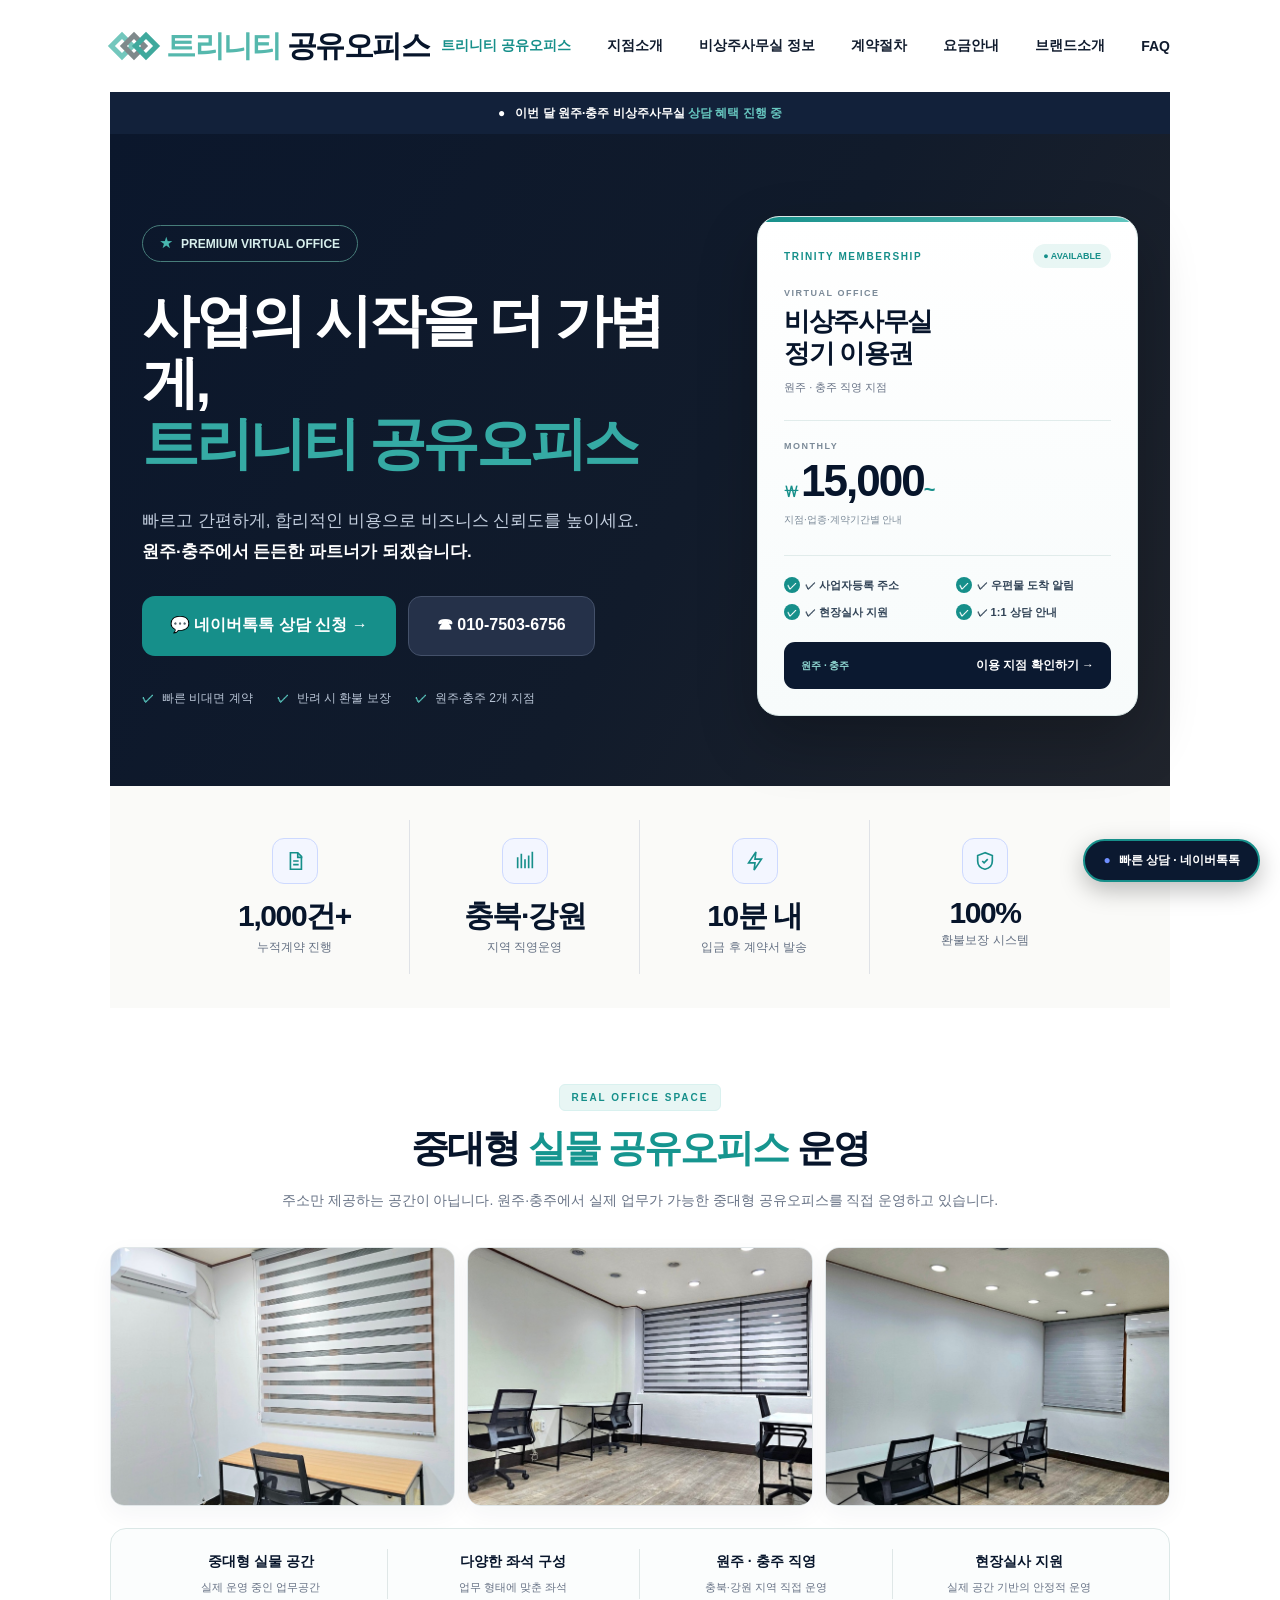
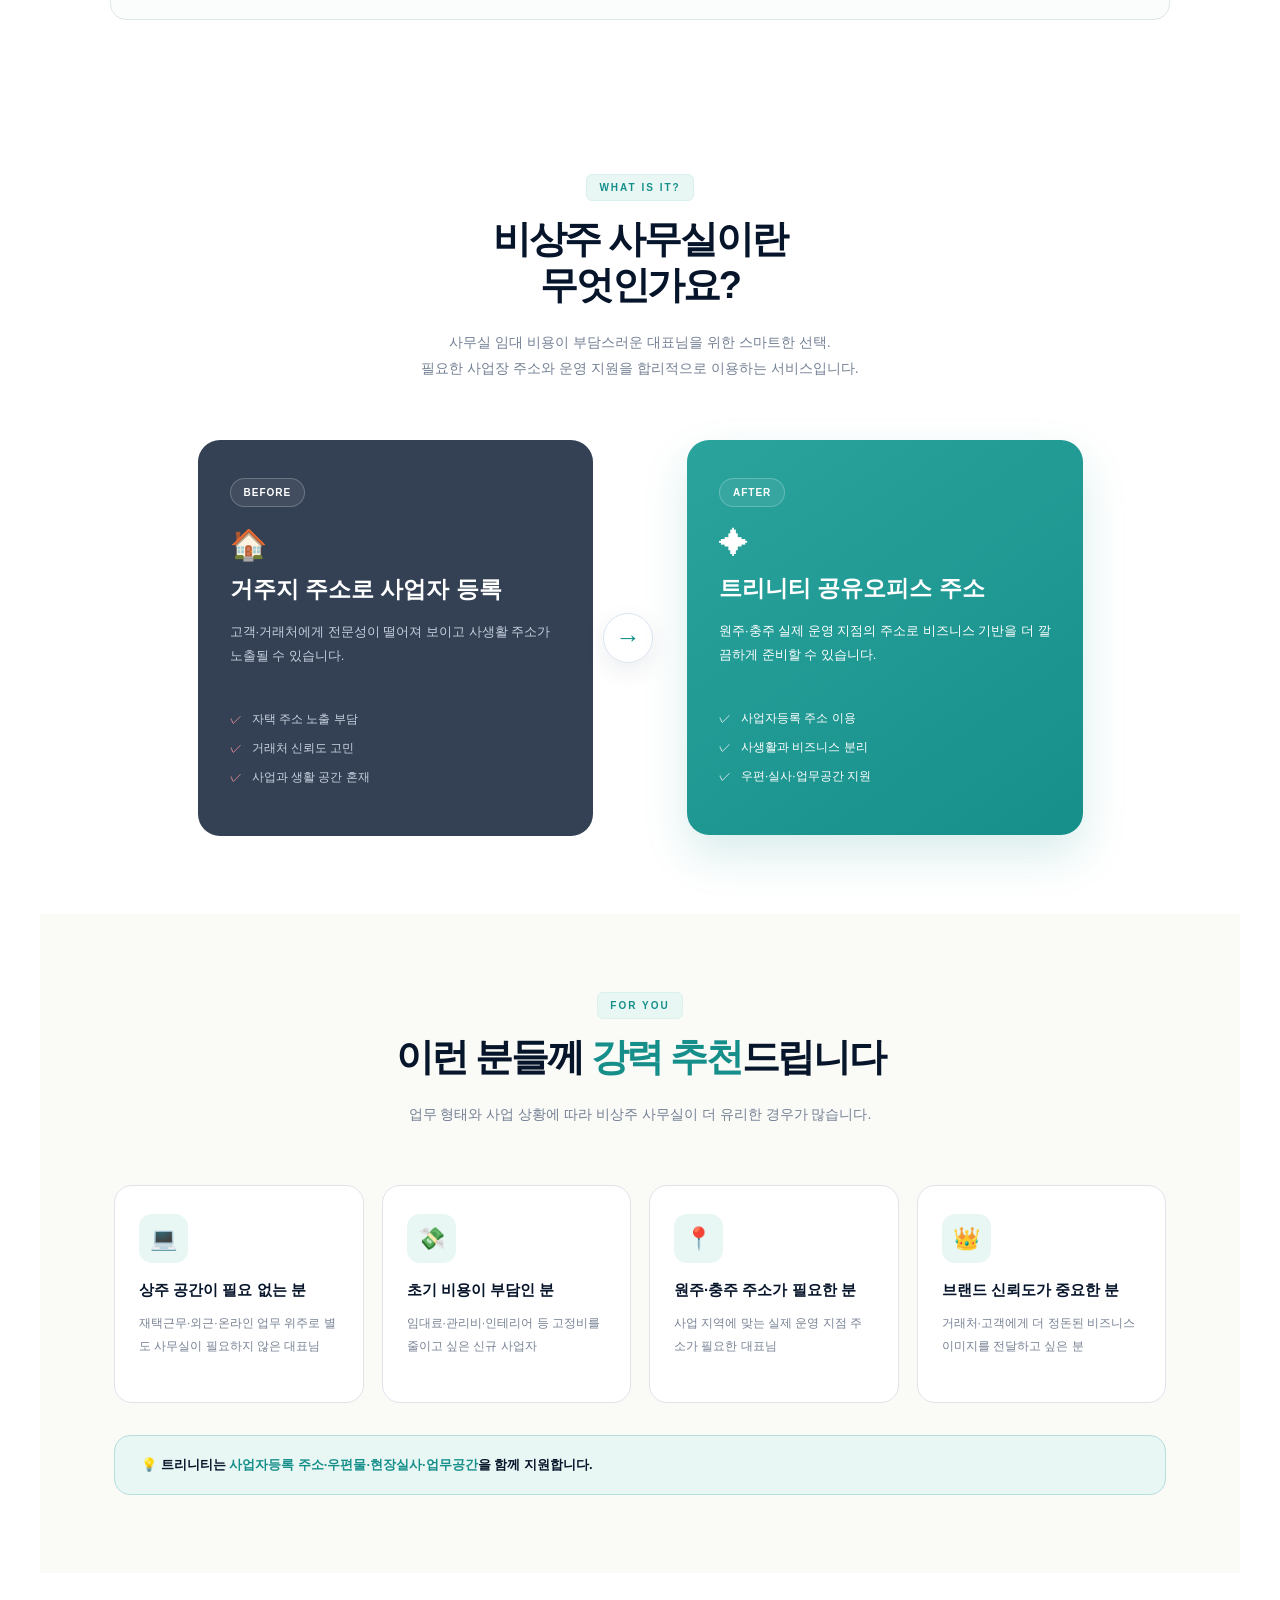
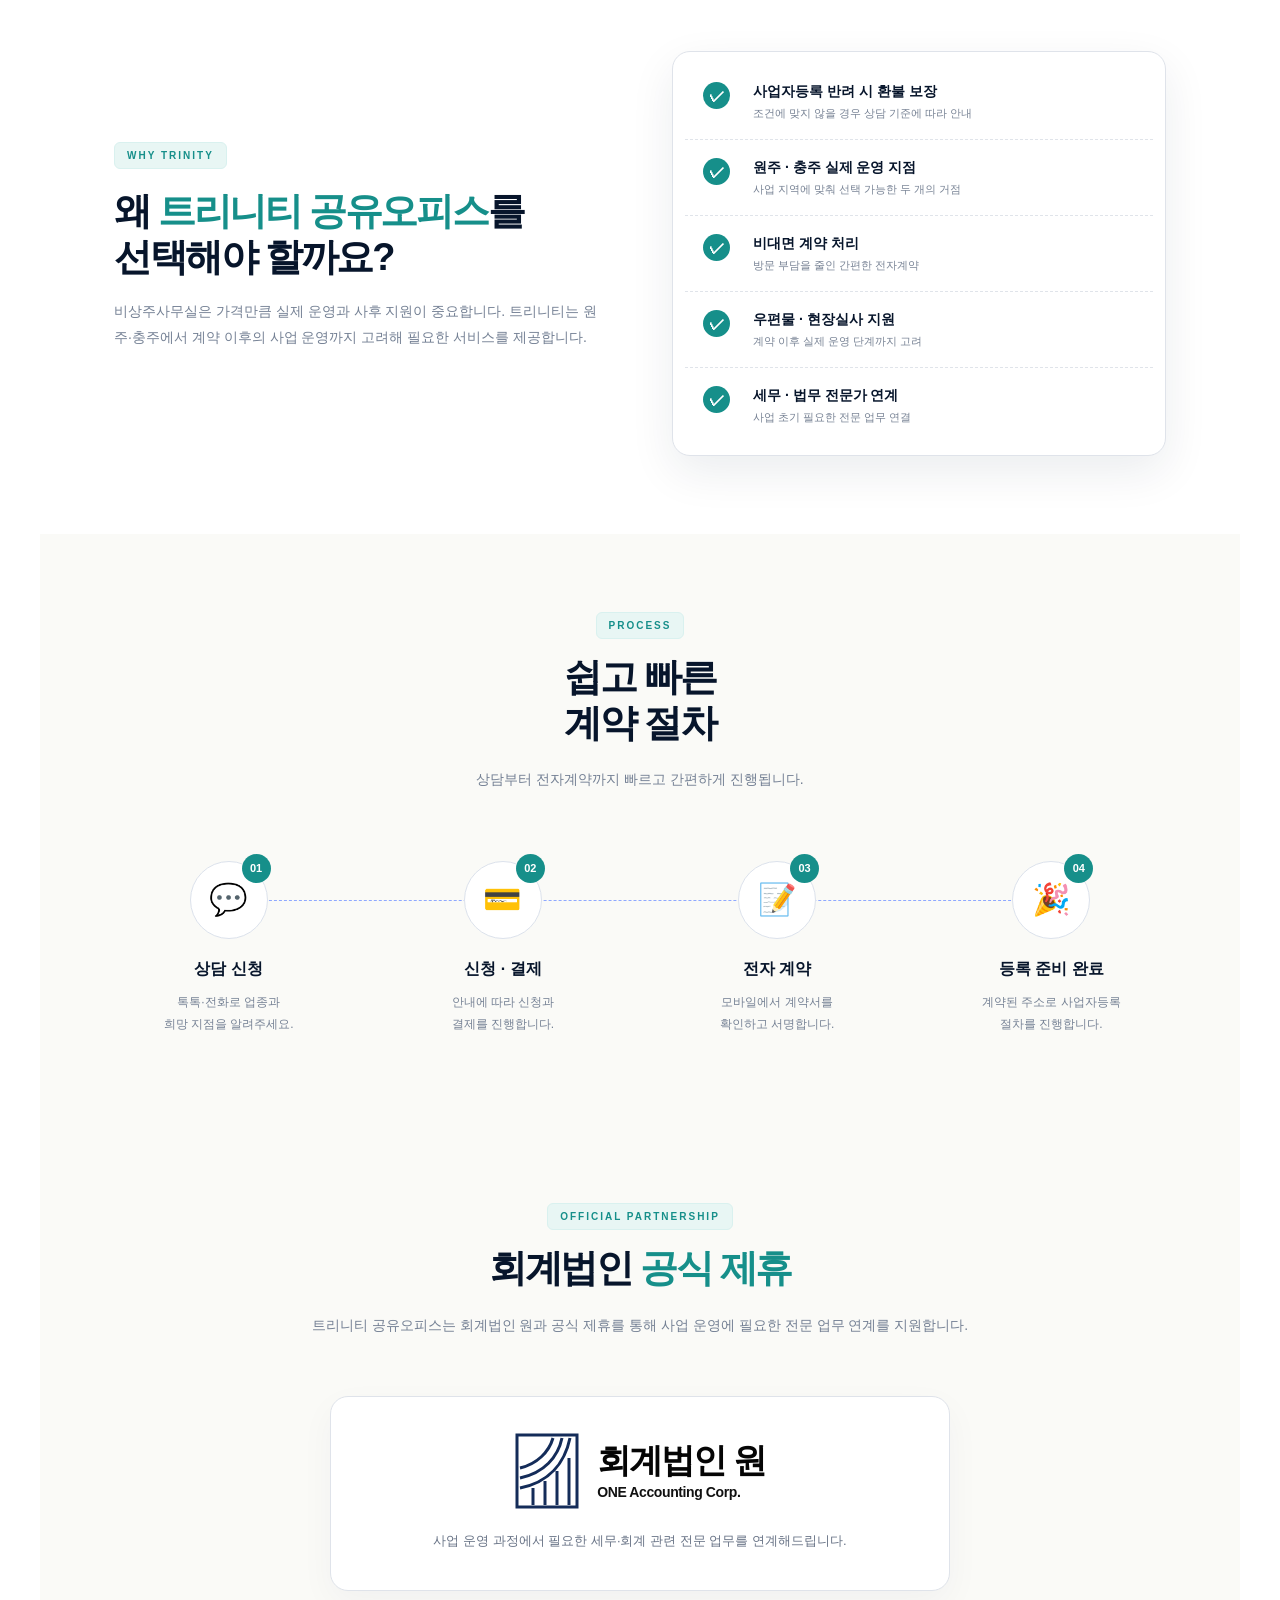
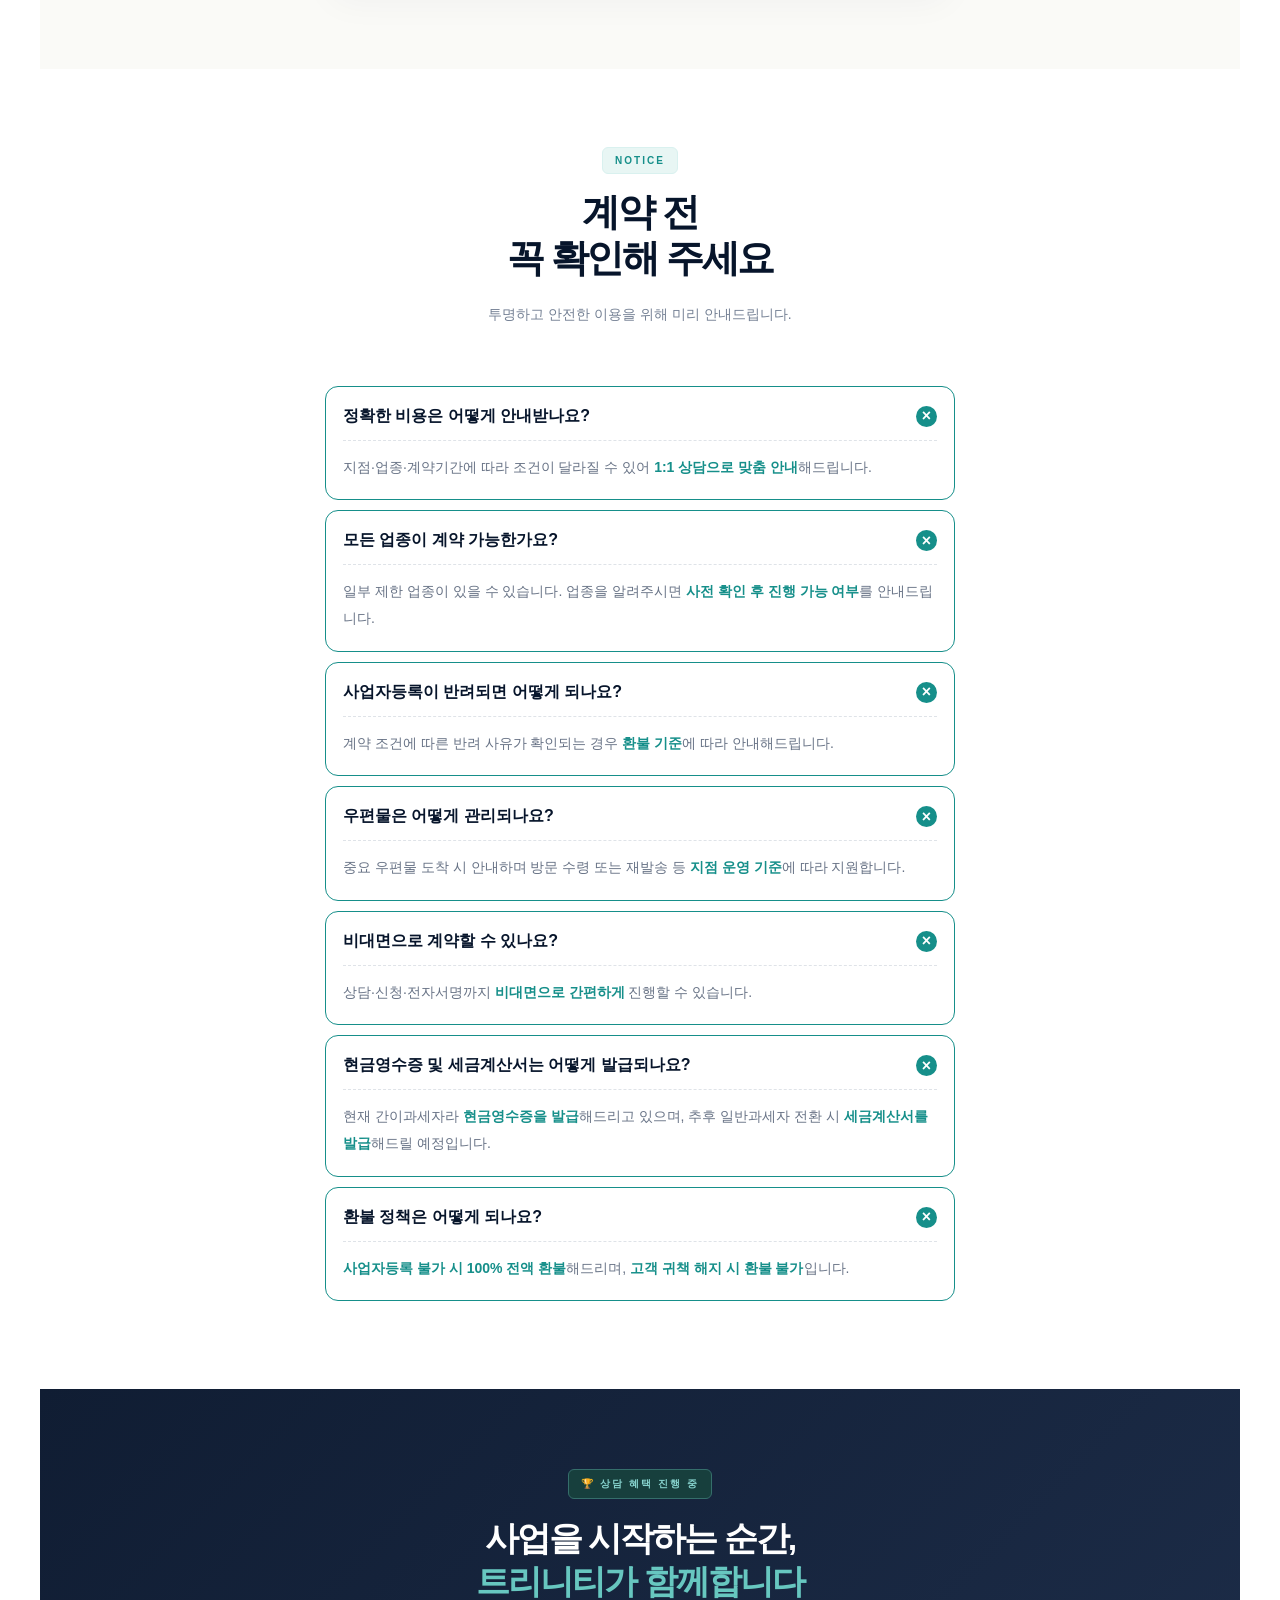
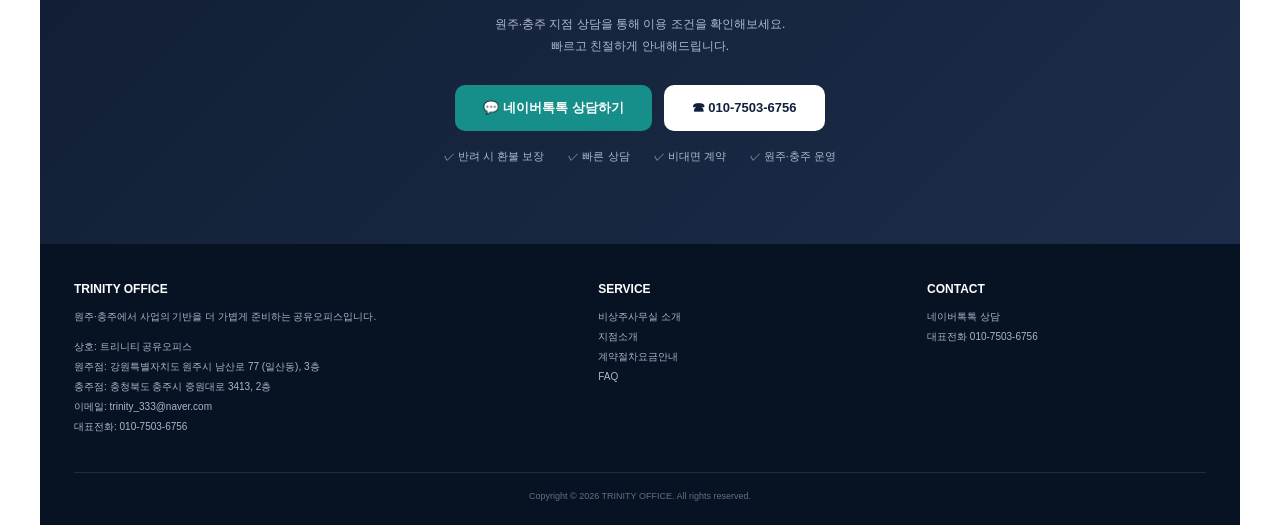
==== index.html @ 64aa63f6 "Add files via upload" ====
<!doctype html><html lang="ko"><head><meta charset="utf-8"><meta name="viewport" content="width=device-width,initial-scale=1">
<title>원주공유오피스 | 트리니티 원주점 · 충주점</title><meta name="description" content="원주·충주 비상주사무실, 사업자등록 주소, 우편물 알림, 현장실사 지원, 비대면 계약을 제공하는 트리니티 공유오피스."><meta name="robots" content="index,follow">
<link rel="icon" href="assets/trinity-blue-v2.ico" sizes="any"><style>
:root{--tn:#0b1930;--tn2:#132542;--blue:#168f8a;--blue2:#2aa9a3;--sky:#e9f7f5;--cream:#f8f8f5;--line:#e2e6ed;--text:#07152b;--muted:#687386}
*{box-sizing:border-box}html{scroll-behavior:smooth}body{margin:0;background:#fff;color:var(--text);font-family:Pretendard,"Noto Sans KR",Arial,sans-serif}.ref-page{max-width:1200px;margin:0 auto;background:#fff}.ref-wrap{width:calc(100% - 72px);max-width:1060px;margin:0 auto}.ref-header{height:92px;display:flex;align-items:center;justify-content:space-between}.ref-brand{font-size:24px;font-weight:900;letter-spacing:-1.2px;color:var(--text);text-decoration:none}.ref-brand i{font-style:normal;color:var(--blue)}.ref-nav{display:flex;gap:36px;align-items:center}.ref-nav a{font-size:14px;font-weight:750;color:#111c2e;text-decoration:none}.ref-nav a.active{color:var(--blue)}.page-title{font-size:30px;font-weight:900;margin:0 0 28px;letter-spacing:-1.5px}
.notice-bar{height:42px;background:#12213a;color:#fff;display:flex;align-items:center;justify-content:center;font-size:12px;font-weight:800}.notice-bar b{color:#67c7c0}.hero-ref{background:linear-gradient(120deg,#0b172c 0%,#111b2b 55%,#20242c 100%);min-height:625px;padding:82px 32px 70px;color:#fff;display:grid;grid-template-columns:1.25fr .85fr;gap:55px;align-items:center}.eyebrow{display:inline-flex;align-items:center;gap:9px;border:1px solid #477d7a;border-radius:999px;padding:9px 17px;font-size:12px;font-weight:850;color:#d8efed}.eyebrow:before{content:"★";color:#48b7b0}.hero-ref h1{font-size:57px;line-height:1.08;letter-spacing:-3.4px;margin:28px 0 30px}.hero-ref h1 span{color:#35aaa4}.hero-ref p{font-size:17px;line-height:1.85;color:#c4cfdf;margin:0 0 28px}.hero-ref p strong{color:#fff}.hero-actions{display:flex;gap:12px}.hero-btn{min-height:60px;padding:0 28px;border-radius:13px;display:inline-flex;align-items:center;justify-content:center;font-weight:850;text-decoration:none}.hero-btn.primary{background:var(--blue);color:#fff}.hero-btn.secondary{background:#253149;border:1px solid #44516a;color:#fff}.hero-points{display:flex;gap:24px;margin-top:34px;font-size:12px;color:#b9c5d6}.hero-points span:before{content:"✓";color:#55beb7;font-weight:900;margin-right:8px}.price-card{position:relative;background:linear-gradient(145deg,#35aaa4,#147f7b);color:#fff;border-radius:24px;padding:38px 36px 34px;transform:rotate(-2deg);box-shadow:0 28px 60px #0004}.price-badge{position:absolute;top:-17px;left:50%;transform:translateX(-50%);background:#0f716d;color:#fff;padding:9px 20px;border-radius:999px;font-size:12px;font-weight:900;white-space:nowrap}.price-card small{display:block;text-align:center;color:#d9f1ef;font-weight:800}.price-card h3{text-align:center;font-size:21px;margin:17px 0 6px}.price-card .price{text-align:center;font-size:51px;font-weight:950;margin:34px 0 5px;border-top:1px dashed #a8dcd8;padding-top:25px}.price-card .price em{font-style:normal;font-size:13px;margin-right:8px}.price-card .sub{text-align:center;font-size:12px;color:#d8efed}.price-note{background:#e8f6f4;color:#116f6b;border-radius:9px;padding:12px;text-align:center;font-size:11px;font-weight:800;margin:18px 0}.price-list{list-style:none;padding:0;margin:18px 0 25px}.price-list li{font-size:13px;margin:14px 0}.price-list li:before{content:"✓";display:inline-grid;place-items:center;width:19px;height:19px;border-radius:50%;background:#fff;color:var(--blue);margin-right:10px;font-weight:900}.price-cta{display:block;text-align:center;background:#0a1932;color:#fff;text-decoration:none;border-radius:12px;padding:17px;font-weight:900}
.stats{margin:0 auto;background:#fafaf8;display:grid;grid-template-columns:repeat(4,1fr);padding:34px 70px}.stat{text-align:center;padding:18px;border-right:1px solid #dfe2e7}.stat:last-child{border:0}.stat-icon{width:46px;height:46px;margin:0 auto 12px;border:1px solid #cdd9ff;background:#f3f6ff;border-radius:12px;display:grid;place-items:center;color:var(--blue)}.stat-icon svg{width:22px;height:22px;stroke:currentColor;fill:none;stroke-width:1.8}.stat strong{display:block;font-size:30px;letter-spacing:-1.4px}.stat span{font-size:12px;color:#647083}
.ref-section{padding:78px 74px}.ref-section.soft{background:#fafaf7}.center-head{text-align:center;margin-bottom:58px}.tag{display:inline-block;background:#e8f6f4;color:var(--blue);border:1px solid #d9f1ef;border-radius:6px;padding:7px 12px;font-size:10px;letter-spacing:2px;font-weight:900}.center-head h2,.left-head h2{font-size:38px;line-height:1.2;letter-spacing:-2.3px;margin:16px 0 17px}.center-head h2 span,.left-head h2 span{color:var(--blue)}.center-head h2:after{content:"";display:block;width:325px;max-width:70%;height:8px;margin:-5px auto 0;background:linear-gradient(90deg,#dbe5ff,#9fd7d2);border-radius:10px;position:relative;z-index:-1}.center-head p,.left-head p{font-size:14px;line-height:1.9;color:#748094}.compare{display:grid;grid-template-columns:1fr 74px 1fr;align-items:center;gap:10px;max-width:885px;margin:0 auto}.compare-card{min-height:395px;border-radius:22px;padding:38px 32px}.compare-card.before{background:#344154;color:#fff}.compare-card.after{background:linear-gradient(145deg,#2ba39d,#168f8a);color:#fff;box-shadow:0 20px 45px #168f8a2a}.chip{display:inline-block;border:1px solid #ffffff38;background:#ffffff12;border-radius:999px;padding:8px 13px;font-size:10px;font-weight:900;letter-spacing:1px}.compare-icon{font-size:30px;margin:20px 0 12px}.compare-card h3{font-size:23px;margin:0 0 15px}.compare-card p{font-size:13px;line-height:1.85;color:#c5cfdd}.compare-card.after p{color:#fff}.compare-card ul{list-style:none;padding:18px 0 0;margin:0}.compare-card li{font-size:12px;margin:12px 0;color:#c8d2df}.compare-card.after li{color:#fff}.compare-card li:before{content:"✓";margin-right:10px}.compare-card.before li:before{color:#ff9aa2}.compare-arrow{width:50px;height:50px;border-radius:50%;border:1px solid #dbe3f1;display:grid;place-items:center;font-size:25px;color:var(--blue);box-shadow:0 8px 25px #10204015}
.recommend-grid{display:grid;grid-template-columns:repeat(4,1fr);gap:18px}.rec{border:1px solid #dfe3ea;border-radius:18px;padding:28px 24px;min-height:218px;background:#fff}.rec-icon{width:49px;height:49px;border-radius:13px;background:#e8f6f4;display:grid;place-items:center;font-size:22px;margin-bottom:18px}.rec h3{font-size:15px;margin:0 0 12px}.rec p{font-size:12px;line-height:1.9;color:#778294}.tax-tip{margin-top:32px;border:1px solid #b6dfdc;background:#e8f6f4;border-radius:16px;padding:20px 26px;font-size:13px;font-weight:800}.tax-tip b{color:var(--blue)}
.why{display:grid;grid-template-columns:1fr 1fr;gap:64px;align-items:center}.left-head .tag{margin-bottom:4px}.left-head h2:after{display:none}.reason-box{border:1px solid #dfe3ea;border-radius:18px;background:#fff;box-shadow:0 16px 45px #0e234015;padding:12px}.reason{display:grid;grid-template-columns:38px 1fr;gap:12px;padding:18px;border-bottom:1px dashed #e0e4ea}.reason:last-child{border:0}.check{width:27px;height:27px;border-radius:50%;background:var(--blue);color:#fff;display:grid;place-items:center;font-weight:900}.reason b{font-size:14px}.reason span{display:block;font-size:11px;color:#778294;margin-top:5px}
.process{position:relative;display:grid;grid-template-columns:repeat(4,1fr);gap:45px;margin-top:68px}.process:before{content:"";position:absolute;left:10%;right:10%;top:39px;border-top:1px dashed #8ea8ff}.stepx{text-align:center;position:relative}.step-icon{width:78px;height:78px;margin:0 auto 20px;border-radius:50%;background:#fff;border:1px solid #dce2ec;display:grid;place-items:center;font-size:31px;position:relative}.step-no{position:absolute;right:-4px;top:-8px;width:29px;height:29px;border-radius:50%;background:var(--blue);color:#fff;font-size:11px;font-weight:900;display:grid;place-items:center}.stepx h3{font-size:16px;margin:0 0 9px}.stepx p{font-size:12px;color:#768295;line-height:1.8}
.faq-wrap{max-width:630px;margin:0 auto}.faq-item{border:1px solid var(--blue);border-radius:13px;padding:19px 17px;margin:10px 0}.faq-q{display:flex;justify-content:space-between;align-items:center;font-size:16px;font-weight:900}.faq-x{width:21px;height:21px;border-radius:50%;background:var(--blue);color:#fff;display:grid;place-items:center}.faq-a{font-size:14px;line-height:1.9;color:#687386;border-top:1px dashed #dfe3e8;margin-top:13px;padding-top:13px}.faq-a b{color:var(--blue)}
.cta-footer{background:linear-gradient(135deg,#101d33,#1d2d49);color:#fff;padding:80px 40px;text-align:center}.cta-footer .tag{background:#173f3d;border-color:#356e6b;color:#86d2cd}.cta-footer h2{font-size:34px;line-height:1.25;letter-spacing:-2px;margin:18px 0 12px}.cta-footer h2 span{color:#67c7c0}.cta-footer p{font-size:12px;line-height:1.8;color:#aebbd0}.cta-actions{display:flex;justify-content:center;gap:12px;margin:28px 0 18px}.cta-actions a{padding:14px 28px;border-radius:10px;text-decoration:none;font-size:13px;font-weight:900}.cta-actions .talk{background:var(--blue);color:#fff}.cta-actions .phone{background:#fff;color:#10213c}.trust{font-size:11px;color:#aab7cb}.trust span{margin:0 12px}.footer-ref{background:#071223;color:#c1ccdb;padding:35px 34px 24px;text-align:left}.footer-grid{display:grid;grid-template-columns:1.7fr 1fr 1fr;gap:50px}.footer-ref b{color:#fff;font-size:12px}.footer-ref p,.footer-ref a{font-size:10px;line-height:2;color:#a9b7ca;text-decoration:none}.copyright{text-align:center;border-top:1px solid #1e2b40;margin-top:25px;padding-top:18px;font-size:9px;color:#61708a}.float-ref{position:fixed;right:20px;bottom:18px;background:#0b1930;color:#fff;border:2px solid #168f8a;border-radius:999px;padding:11px 18px;text-decoration:none;font-size:12px;font-weight:900;box-shadow:0 8px 24px #0004;z-index:20}.float-ref:before{content:"●";color:#6f8fff;margin-right:8px}

.ref-brand-ko{display:flex;align-items:center;gap:7px;letter-spacing:-.7px;white-space:nowrap}.ref-brand-ko .brand-mark{display:flex;align-items:center;width:48px;height:25px;position:relative;margin-right:1px}.ref-brand-ko .brand-mark span{position:absolute;width:20px;height:20px;border:5px solid #55b8ad;transform:rotate(45deg);background:transparent}.ref-brand-ko .brand-mark span:nth-child(1){left:2px;border-color:#73c7bd}.ref-brand-ko .brand-mark span:nth-child(2){left:14px;border-color:#7f898b}.ref-brand-ko .brand-mark span:nth-child(3){left:26px;border-color:#3fa99d}.ref-brand-ko strong{font-size:22px;font-weight:950;color:#07152b}.ref-brand-ko small{font-size:12px;font-weight:850;color:#687386;margin-left:1px}

.real-office{padding:76px 32px;background:#fff}.real-office-inner{max-width:1060px;margin:0 auto}.real-office-head{text-align:center;margin-bottom:34px}.real-office-head h2{font-size:38px;letter-spacing:-2px;margin:12px 0 14px;color:#07152b}.real-office-head h2 span{color:#16958f}.real-office-head p{font-size:14px;line-height:1.8;color:#687386;margin:0}.office-gallery{display:grid;grid-template-columns:repeat(3,1fr);gap:12px}.office-gallery img{width:100%;aspect-ratio:4/3;object-fit:cover;border-radius:14px;display:block;border:1px solid #e1e7e9;box-shadow:0 8px 24px #0e23400c}.office-proof{margin-top:22px;border:1px solid #dce8e7;border-radius:16px;padding:20px 24px;display:grid;grid-template-columns:repeat(4,1fr);background:#fbfdfd}.office-proof div{padding:4px 18px;border-right:1px solid #dfe7e7;text-align:center}.office-proof div:last-child{border-right:0}.office-proof b{display:block;color:#07152b;font-size:14px;margin-bottom:6px}.office-proof span{font-size:11px;color:#687386}.accounting-lockup{display:flex;align-items:center;justify-content:center;gap:18px;margin:0 auto 20px}.accounting-symbol{width:64px;height:76px;flex:0 0 auto}.accounting-word{text-align:left;line-height:1}.accounting-word strong{display:block;font-size:34px;letter-spacing:-2px;color:#050505;font-weight:900}.accounting-word span{display:block;font-size:14px;color:#111;margin-top:8px;font-weight:700;letter-spacing:-.4px}
@media(max-width:800px){.real-office{padding:52px 18px}.real-office-head h2{font-size:30px}.office-gallery{grid-template-columns:1fr 1fr;gap:8px}.office-proof{grid-template-columns:1fr 1fr;padding:12px}.office-proof div{border-right:0;padding:12px 6px}.accounting-symbol{width:50px;height:60px}.accounting-word strong{font-size:27px}.accounting-word span{font-size:12px}.ref-page{width:100%}.ref-wrap{width:calc(100% - 32px)}.ref-header{height:68px}.ref-brand{font-size:18px}.ref-nav a{display:none}.ref-nav a:last-child{display:block}.page-title{font-size:24px;margin-bottom:18px}.hero-ref{grid-template-columns:1fr;padding:52px 22px;min-height:auto}.hero-ref h1{font-size:42px;letter-spacing:-2.4px}.price-card{transform:none}.hero-actions{display:grid}.hero-points{flex-wrap:wrap;gap:10px 18px}.stats{grid-template-columns:1fr 1fr;padding:20px}.stat:nth-child(2){border-right:0}.stat{border-bottom:1px solid #dfe2e7}.ref-section{padding:62px 20px}.center-head h2,.left-head h2{font-size:31px}.compare{grid-template-columns:1fr}.compare-arrow{margin:0 auto;transform:rotate(90deg)}.recommend-grid{grid-template-columns:1fr 1fr}.why{grid-template-columns:1fr;gap:30px}.process{grid-template-columns:1fr 1fr;gap:35px 15px}.process:before{display:none}.footer-grid{grid-template-columns:1fr}.float-ref{right:12px;bottom:12px}}

/* pricing section */
.pricing-section{padding:38px 0 54px}.pricing-shell{border:1px solid #dfe8e7;border-radius:20px;padding:30px;background:#fff;box-shadow:0 12px 34px #0f77700d}.pricing-kicker{font-size:11px;font-weight:900;letter-spacing:1.2px;color:#168f89}.pricing-head{display:flex;justify-content:space-between;gap:28px;align-items:end;margin:10px 0 24px}.pricing-head h2{margin:0;font-size:30px;letter-spacing:-1.8px;line-height:1.25}.pricing-head h2 span{color:#15948e}.pricing-head p{margin:0;color:#718080;font-size:12px}.pricing-grid{display:grid;grid-template-columns:1.25fr .75fr;gap:22px}.price-panel,.addon-panel{border:1px solid #dfe8e7;border-radius:16px;padding:22px;background:#fff}.branch-title{font-size:18px;font-weight:900;margin:0 0 10px}.branch-title small{font-size:11px;color:#168f89;background:#e9f7f5;border-radius:999px;padding:5px 8px;margin-left:7px}.rate-table{width:100%;border-collapse:collapse;margin-bottom:18px;font-size:13px}.rate-table th{background:#0f6f6b;color:#fff;padding:10px}.rate-table th:first-child{border-radius:8px 0 0 0}.rate-table th:last-child{border-radius:0 8px 0 0}.rate-table td{text-align:center;padding:10px;border-bottom:1px solid #e9eeee}.rate-table tbody tr:nth-child(even){background:#f4f9f8}.rate-table td:first-child{text-align:left;font-weight:800}.rate-table strong{font-size:15px}.discount{display:inline-block;margin-left:5px;padding:3px 6px;border-radius:5px;background:#d9f2ef;color:#087b75;font-size:10px;font-weight:900}.addon-panel h3{margin:0 0 15px;font-size:18px}.addon-top{display:grid;grid-template-columns:1fr 1fr;gap:10px;margin-bottom:14px}.addon-card{border:1px solid #dfe8e7;border-radius:12px;padding:15px}.addon-card.accent{background:#eff9f8}.addon-card span{display:block;font-size:11px;color:#748180}.addon-card strong{display:block;margin-top:7px;font-size:18px}.addon-card.accent strong{color:#168f89}.permit{border:1px solid #dfe8e7;border-radius:12px;overflow:hidden}.permit-head{padding:12px 14px;background:#f4f8f8;font-size:12px;font-weight:900}.permit-grid{display:grid;grid-template-columns:1fr 1fr}.permit-grid div{display:flex;justify-content:space-between;padding:11px 13px;border-top:1px solid #edf1f1;font-size:11px}.permit-grid b{color:#168f89}.pricing-note{font-size:10px;color:#879292;margin-top:9px}.pricing-cta{display:block;margin-top:15px;padding:14px;border-radius:10px;text-align:center;background:#168f89;color:#fff;text-decoration:none;font-weight:900}
@media(max-width:800px){.pricing-section{padding:24px 0 36px}.pricing-shell{padding:18px}.pricing-head{display:block}.pricing-head p{margin-top:10px}.pricing-grid{grid-template-columns:1fr}.pricing-head h2{font-size:25px}.rate-table{font-size:11px}.rate-table strong{font-size:13px}.addon-top,.permit-grid{grid-template-columns:1fr}}

/* requested fixes only: mobile Korean wrapping + hamburger menu */
.mobile-menu-btn{display:none;background:transparent;border:0;padding:8px;cursor:pointer;color:#07152b}
.mobile-menu-btn span{display:block;width:24px;height:3px;background:currentColor;margin:4px 0;border-radius:2px}
.mobile-menu-panel{display:none}
@media(max-width:800px){
  body,.hero-ref h1,.hero-ref p,.notice-bar,.hero-btn,.hero-points,.ref-section,.footer-ref{word-break:keep-all;overflow-wrap:normal}
  .ref-nav>a{display:none!important}
  .mobile-menu-btn{display:block}
  .mobile-menu-panel.open{display:block;position:absolute;top:68px;left:16px;right:16px;background:#fff;border:1px solid #e2e6ed;border-radius:12px;box-shadow:0 14px 36px #07152b26;padding:8px;z-index:100}
  .mobile-menu-panel a{display:block;padding:13px 14px;color:#07152b;text-decoration:none;font-size:14px;font-weight:800;border-bottom:1px solid #eef1f4}
  .mobile-menu-panel a:last-child{border-bottom:0}
  .ref-header{position:relative}
}

/* refined pricing panel - replaces previous card design */
.price-console{position:relative;transform:none!important;background:linear-gradient(180deg,#ffffff 0%,#f7fbfb 100%)!important;color:#07152b!important;border:1px solid #d9e8e6;border-radius:22px!important;padding:0!important;overflow:hidden;box-shadow:0 24px 60px rgba(0,0,0,.24)!important}
.price-console:before{content:"";display:block;height:5px;background:linear-gradient(90deg,#168f8a,#62c6bf)}
.console-top{padding:22px 26px 12px;display:flex;align-items:center;justify-content:space-between}.console-label{font-size:10px;font-weight:900;letter-spacing:1.6px;color:#168f8a}.console-status{font-size:9px;font-weight:900;color:#168f8a;background:#e8f6f4;border-radius:999px;padding:7px 10px}
.console-main{padding:8px 26px 22px}.console-copy small{display:block!important;text-align:left!important;color:#7b8a98!important;font-size:9px;letter-spacing:1.5px}.console-copy h3{text-align:left!important;font-size:26px!important;line-height:1.22;margin:8px 0 8px!important;letter-spacing:-1.4px}.console-copy p{font-size:11px;color:#687386;margin:0}.console-price{margin-top:22px;padding:20px 0 4px;border-top:1px solid #e1eceb}.console-price>span{display:block;font-size:9px;font-weight:900;letter-spacing:1.5px;color:#7b8a98}.console-price strong{display:block;font-size:44px;line-height:1;margin:8px 0 8px;letter-spacing:-2px;white-space:nowrap;color:#07152b}.console-price strong em{font-style:normal;font-size:15px;margin-right:5px;color:#168f8a}.console-price strong small{display:inline!important;color:#168f8a!important;font-size:20px!important}.console-price p{font-size:10px;color:#7b8a98;margin:0}.console-divider{height:1px;background:#e1eceb;margin:0 26px}.console-grid{display:grid;grid-template-columns:1fr 1fr;gap:12px 16px;padding:22px 26px;color:#314356;font-size:11px;font-weight:800}.console-grid span{position:relative;padding-left:21px;word-break:keep-all}.console-grid span:before{content:"✓";position:absolute;left:0;top:-1px;width:16px;height:16px;border-radius:50%;display:grid;place-items:center;background:#168f8a;color:#fff;font-size:10px}.console-cta{margin:0 26px 26px!important;padding:15px 17px!important;border-radius:11px!important;display:flex!important;align-items:center;justify-content:space-between;text-align:left!important;background:#0b1930!important}.console-cta span{font-size:10px;color:#8fd6d1}.console-cta b{font-size:12px;color:#fff}
@media(max-width:800px){.price-console{margin-top:10px}.console-top{padding:20px 22px 10px}.console-main{padding:8px 22px 20px}.console-copy h3{font-size:23px!important}.console-price strong{font-size:38px}.console-divider{margin:0 22px}.console-grid{padding:20px 22px;grid-template-columns:1fr;gap:12px}.console-cta{margin:0 22px 22px!important}.hero-ref h1,.hero-ref p,.notice-bar,.console-copy h3,.console-copy p,.console-grid span,.console-cta{word-break:keep-all;overflow-wrap:break-word}}
</style></head><body><div class="ref-page">
<div class="ref-wrap"><header class="ref-header"><a class="ref-brand ref-brand-ko" href="index.html"><span class="brand-mark"><span></span><span></span><span></span></span><strong style="font-size:30px;letter-spacing:-1.5px"><span style="color:#55b8ad">트리니티</span> <span style="color:#07152b">공유오피스</span></strong></a><nav class="ref-nav"><a class="active" href="index.html">트리니티 공유오피스</a><a href="branches.html">지점소개</a><a href="virtual-office.html">비상주사무실 정보</a><a href="contract.html">계약절차</a><a href="pricing.html">요금안내</a><a href="about.html">브랜드소개</a><a href="faq.html">FAQ</a><button class="mobile-menu-btn" type="button" aria-label="메뉴 열기" aria-expanded="false"><span></span><span></span><span></span></button></nav><div class="mobile-menu-panel" id="mobileMenu"><a href="branches.html">지점소개</a><a href="virtual-office.html">비상주사무실이란?</a><a href="about.html">트리니티 소개</a><a href="contract.html">계약절차</a><a href="pricing.html">요금안내</a><a href="faq.html">FAQ</a><a target="_blank" href="https://talk.naver.com/profile/wohkm1o">상담 문의</a></div></header></div>

<div class="ref-wrap"><div class="notice-bar">●&nbsp;&nbsp; 이번 달 원주·충주 비상주사무실 <b>&nbsp;상담 혜택 진행 중</b></div>
<section class="hero-ref"><div><span class="eyebrow">PREMIUM VIRTUAL OFFICE</span><h1>사업의 시작을 더 가볍게,<br><span>트리니티 공유오피스</span></h1><p>빠르고 간편하게, 합리적인 비용으로 비즈니스 신뢰도를 높이세요.<br><strong>원주·충주에서 든든한 파트너가 되겠습니다.</strong></p><div class="hero-actions"><a class="hero-btn primary" target="_blank" href="https://talk.naver.com/profile/wohkm1o">💬 네이버톡톡 상담 신청 →</a><a class="hero-btn secondary" href="tel:01075036756">☎ 010-7503-6756</a></div><div class="hero-points"><span>빠른 비대면 계약</span><span>반려 시 환불 보장</span><span>원주·충주 2개 지점</span></div></div>
<div class="price-card price-console"><div class="console-top"><span class="console-label">TRINITY MEMBERSHIP</span><span class="console-status">● AVAILABLE</span></div><div class="console-main"><div class="console-copy"><small>VIRTUAL OFFICE</small><h3>비상주사무실<br>정기 이용권</h3><p>원주 · 충주 직영 지점</p></div><div class="console-price"><span>MONTHLY</span><strong><em>₩</em>15,000<small>~</small></strong><p>지점·업종·계약기간별 안내</p></div></div><div class="console-divider"></div><div class="console-grid"><span>✓ 사업자등록 주소</span><span>✓ 우편물 도착 알림</span><span>✓ 현장실사 지원</span><span>✓ 1:1 상담 안내</span></div><a class="price-cta console-cta" href="branches.html"><span>원주 · 충주</span><b>이용 지점 확인하기 →</b></a></div></section>
<div class="stats"><div class="stat"><div class="stat-icon"><svg viewBox="0 0 24 24"><path d="M7 3h8l4 4v14H7z"/><path d="M15 3v5h5M10 12h6M10 16h6"/></svg></div><strong>1,000건+</strong><span>누적계약 진행</span></div><div class="stat"><div class="stat-icon"><svg viewBox="0 0 24 24"><path d="M4 20V8m4 12V4m4 16V10m4 10V6m4 14V2"/></svg></div><strong>충북·강원</strong><span>지역 직영운영</span></div><div class="stat"><div class="stat-icon"><svg viewBox="0 0 24 24"><path d="m13 2-8 12h7l-1 8 8-12h-7z"/></svg></div><strong>10분 내</strong><span>입금 후 계약서 발송</span></div><div class="stat"><div class="stat-icon"><svg viewBox="0 0 24 24"><path d="M12 3 4 6v6c0 5 3.5 8 8 9 4.5-1 8-4 8-9V6z"/><path d="m9 12 2 2 4-4"/></svg></div><strong>100%</strong><span>환불보장 시스템</span></div></div></div>
<section class="real-office"><div class="real-office-inner"><div class="real-office-head"><span class="tag">REAL OFFICE SPACE</span><h2>중대형 <span>실물 공유오피스</span> 운영</h2><p>주소만 제공하는 공간이 아닙니다. 원주·충주에서 실제 업무가 가능한 중대형 공유오피스를 직접 운영하고 있습니다.</p></div><div class="office-gallery"><img src="assets/images/office-1.jpg" alt="트리니티 공유오피스 실내 1"><img src="assets/images/office-2.jpg" alt="트리니티 공유오피스 실내 2"><img src="assets/images/office-3.jpg" alt="트리니티 공유오피스 실내 3"></div><div class="office-proof"><div><b>중대형 실물 공간</b><span>실제 운영 중인 업무공간</span></div><div><b>다양한 좌석 구성</b><span>업무 형태에 맞춘 좌석</span></div><div><b>원주 · 충주 직영</b><span>충북·강원 지역 직접 운영</span></div><div><b>현장실사 지원</b><span>실제 공간 기반의 안정적 운영</span></div></div></div></section>
<section class="ref-section"><div class="center-head"><span class="tag">WHAT IS IT?</span><h2>비상주 사무실이란<br>무엇인가요?</h2><p>사무실 임대 비용이 부담스러운 대표님을 위한 스마트한 선택.<br>필요한 사업장 주소와 운영 지원을 합리적으로 이용하는 서비스입니다.</p></div><div class="compare"><div class="compare-card before"><span class="chip">BEFORE</span><div class="compare-icon">🏠</div><h3>거주지 주소로 사업자 등록</h3><p>고객·거래처에게 전문성이 떨어져 보이고 사생활 주소가 노출될 수 있습니다.</p><ul><li>자택 주소 노출 부담</li><li>거래처 신뢰도 고민</li><li>사업과 생활 공간 혼재</li></ul></div><div class="compare-arrow">→</div><div class="compare-card after"><span class="chip">AFTER</span><div class="compare-icon">✦</div><h3>트리니티 공유오피스 주소</h3><p>원주·충주 실제 운영 지점의 주소로 비즈니스 기반을 더 깔끔하게 준비할 수 있습니다.</p><ul><li>사업자등록 주소 이용</li><li>사생활과 비즈니스 분리</li><li>우편·실사·업무공간 지원</li></ul></div></div></section>
<section class="ref-section soft"><div class="center-head"><span class="tag">FOR YOU</span><h2>이런 분들께 <span>강력 추천</span>드립니다</h2><p>업무 형태와 사업 상황에 따라 비상주 사무실이 더 유리한 경우가 많습니다.</p></div><div class="recommend-grid"><div class="rec"><div class="rec-icon">💻</div><h3>상주 공간이 필요 없는 분</h3><p>재택근무·외근·온라인 업무 위주로 별도 사무실이 필요하지 않은 대표님</p></div><div class="rec"><div class="rec-icon">💸</div><h3>초기 비용이 부담인 분</h3><p>임대료·관리비·인테리어 등 고정비를 줄이고 싶은 신규 사업자</p></div><div class="rec"><div class="rec-icon">📍</div><h3>원주·충주 주소가 필요한 분</h3><p>사업 지역에 맞는 실제 운영 지점 주소가 필요한 대표님</p></div><div class="rec"><div class="rec-icon">👑</div><h3>브랜드 신뢰도가 중요한 분</h3><p>거래처·고객에게 더 정돈된 비즈니스 이미지를 전달하고 싶은 분</p></div></div><div class="tax-tip">💡 트리니티는 <b>사업자등록 주소·우편물·현장실사·업무공간</b>을 함께 지원합니다.</div></section>
<section class="ref-section"><div class="why"><div class="left-head"><span class="tag">WHY TRINITY</span><h2>왜 <span>트리니티 공유오피스</span>를<br>선택해야 할까요?</h2><p>비상주사무실은 가격만큼 실제 운영과 사후 지원이 중요합니다. 트리니티는 원주·충주에서 계약 이후의 사업 운영까지 고려해 필요한 서비스를 제공합니다.</p></div><div class="reason-box"><div class="reason"><div class="check">✓</div><div><b>사업자등록 반려 시 환불 보장</b><span>조건에 맞지 않을 경우 상담 기준에 따라 안내</span></div></div><div class="reason"><div class="check">✓</div><div><b>원주 · 충주 실제 운영 지점</b><span>사업 지역에 맞춰 선택 가능한 두 개의 거점</span></div></div><div class="reason"><div class="check">✓</div><div><b>비대면 계약 처리</b><span>방문 부담을 줄인 간편한 전자계약</span></div></div><div class="reason"><div class="check">✓</div><div><b>우편물 · 현장실사 지원</b><span>계약 이후 실제 운영 단계까지 고려</span></div></div><div class="reason"><div class="check">✓</div><div><b>세무 · 법무 전문가 연계</b><span>사업 초기 필요한 전문 업무 연결</span></div></div></div></div></section>
<section class="ref-section soft"><div class="center-head"><span class="tag">PROCESS</span><h2>쉽고 빠른<br>계약 절차</h2><p>상담부터 전자계약까지 빠르고 간편하게 진행됩니다.</p></div><div class="process"><div class="stepx"><div class="step-icon">💬<span class="step-no">01</span></div><h3>상담 신청</h3><p>톡톡·전화로 업종과<br>희망 지점을 알려주세요.</p></div><div class="stepx"><div class="step-icon">💳<span class="step-no">02</span></div><h3>신청 · 결제</h3><p>안내에 따라 신청과<br>결제를 진행합니다.</p></div><div class="stepx"><div class="step-icon">📝<span class="step-no">03</span></div><h3>전자 계약</h3><p>모바일에서 계약서를<br>확인하고 서명합니다.</p></div><div class="stepx"><div class="step-icon">🎉<span class="step-no">04</span></div><h3>등록 준비 완료</h3><p>계약된 주소로 사업자등록<br>절차를 진행합니다.</p></div></div></section>
<section class="ref-section soft"><div class="center-head"><span class="tag">OFFICIAL PARTNERSHIP</span><h2>회계법인 <span>공식 제휴</span></h2><p>트리니티 공유오피스는 회계법인 원과 공식 제휴를 통해 사업 운영에 필요한 전문 업무 연계를 지원합니다.</p></div><div style="max-width:620px;margin:0 auto"><div style="border:1px solid #dfe3ea;border-radius:18px;padding:36px 42px;background:#fff;text-align:center;box-shadow:0 12px 35px #0e23400a"><div class="accounting-lockup"><svg class="accounting-symbol" viewBox="0 0 64 76" aria-hidden="true"><rect x="2" y="2" width="60" height="72" fill="none" stroke="#142c59" stroke-width="3"/><path d="M5 35 C22 31 34 19 38 5 M5 45 C29 40 43 24 47 5 M5 55 C35 49 50 29 55 5 M18 72 V55 M30 72 V48 M42 72 V38 M54 72 V25" fill="none" stroke="#142c59" stroke-width="3"/></svg><div class="accounting-word"><strong>회계법인 원</strong><span>ONE Accounting Corp.</span></div></div><p style="font-size:13px;line-height:1.9;color:#687386;margin:0">사업 운영 과정에서 필요한 세무·회계 관련 전문 업무를 연계해드립니다.</p></div></div></section><section class="ref-section"><div class="center-head"><span class="tag">NOTICE</span><h2>계약 전<br>꼭 확인해 주세요</h2><p>투명하고 안전한 이용을 위해 미리 안내드립니다.</p></div><div class="faq-wrap"><div class="faq-item"><div class="faq-q">정확한 비용은 어떻게 안내받나요?<span class="faq-x">×</span></div><div class="faq-a">지점·업종·계약기간에 따라 조건이 달라질 수 있어 <b>1:1 상담으로 맞춤 안내</b>해드립니다.</div></div><div class="faq-item"><div class="faq-q">모든 업종이 계약 가능한가요?<span class="faq-x">×</span></div><div class="faq-a">일부 제한 업종이 있을 수 있습니다. 업종을 알려주시면 <b>사전 확인 후 진행 가능 여부</b>를 안내드립니다.</div></div><div class="faq-item"><div class="faq-q">사업자등록이 반려되면 어떻게 되나요?<span class="faq-x">×</span></div><div class="faq-a">계약 조건에 따른 반려 사유가 확인되는 경우 <b>환불 기준</b>에 따라 안내해드립니다.</div></div><div class="faq-item"><div class="faq-q">우편물은 어떻게 관리되나요?<span class="faq-x">×</span></div><div class="faq-a">중요 우편물 도착 시 안내하며 방문 수령 또는 재발송 등 <b>지점 운영 기준</b>에 따라 지원합니다.</div></div><div class="faq-item"><div class="faq-q">비대면으로 계약할 수 있나요?<span class="faq-x">×</span></div><div class="faq-a">상담·신청·전자서명까지 <b>비대면으로 간편하게</b> 진행할 수 있습니다.</div></div><div class="faq-item"><div class="faq-q">현금영수증 및 세금계산서는 어떻게 발급되나요?<span class="faq-x">×</span></div><div class="faq-a">현재 간이과세자라 <b>현금영수증을 발급</b>해드리고 있으며, 추후 일반과세자 전환 시 <b>세금계산서를 발급</b>해드릴 예정입니다.</div></div><div class="faq-item"><div class="faq-q">환불 정책은 어떻게 되나요?<span class="faq-x">×</span></div><div class="faq-a"><b>사업자등록 불가 시 100% 전액 환불</b>해드리며, <b>고객 귀책 해지 시 환불 불가</b>입니다.</div></div></div></section>
<section class="cta-footer"><span class="tag">🏆 상담 혜택 진행 중</span><h2>사업을 시작하는 순간,<br><span>트리니티가 함께합니다</span></h2><p>원주·충주 지점 상담을 통해 이용 조건을 확인해보세요.<br>빠르고 친절하게 안내해드립니다.</p><div class="cta-actions"><a class="talk" target="_blank" href="https://talk.naver.com/profile/wohkm1o">💬 네이버톡톡 상담하기</a><a class="phone" href="tel:01075036756">☎ 010-7503-6756</a></div><div class="trust"><span>✓ 반려 시 환불 보장</span><span>✓ 빠른 상담</span><span>✓ 비대면 계약</span><span>✓ 원주·충주 운영</span></div></section>
<footer class="footer-ref"><div class="footer-grid"><div><b>TRINITY OFFICE</b><p>원주·충주에서 사업의 기반을 더 가볍게 준비하는 공유오피스입니다.</p><p>상호: 트리니티 공유오피스<br>원주점: 강원특별자치도 원주시 남산로 77 (일산동), 3층<br>충주점: 충청북도 충주시 중원대로 3413, 2층<br>이메일: trinity_333@naver.com<br>대표전화: 010-7503-6756</p></div><div><b>SERVICE</b><p><a href="virtual-office.html">비상주사무실 소개</a><br><a href="branches.html">지점소개</a><br><a href="contract.html">계약절차</a><a href="pricing.html">요금안내</a><br><a href="faq.html">FAQ</a></p></div><div><b>CONTACT</b><p><a target="_blank" href="https://talk.naver.com/profile/wohkm1o">네이버톡톡 상담</a><br><a href="tel:01075036756">대표전화 010-7503-6756</a></p></div></div><div class="copyright">Copyright © 2026 TRINITY OFFICE. All rights reserved.</div></footer></div>
<a class="float-ref" target="_blank" href="https://talk.naver.com/profile/wohkm1o">빠른 상담 · 네이버톡톡</a><script>
(function(){var b=document.querySelector('.mobile-menu-btn'),m=document.getElementById('mobileMenu');if(!b||!m)return;b.addEventListener('click',function(){var o=m.classList.toggle('open');b.setAttribute('aria-expanded',o?'true':'false');});document.addEventListener('click',function(e){if(!m.contains(e.target)&&!b.contains(e.target)){m.classList.remove('open');b.setAttribute('aria-expanded','false');}});})();
</script></body></html>
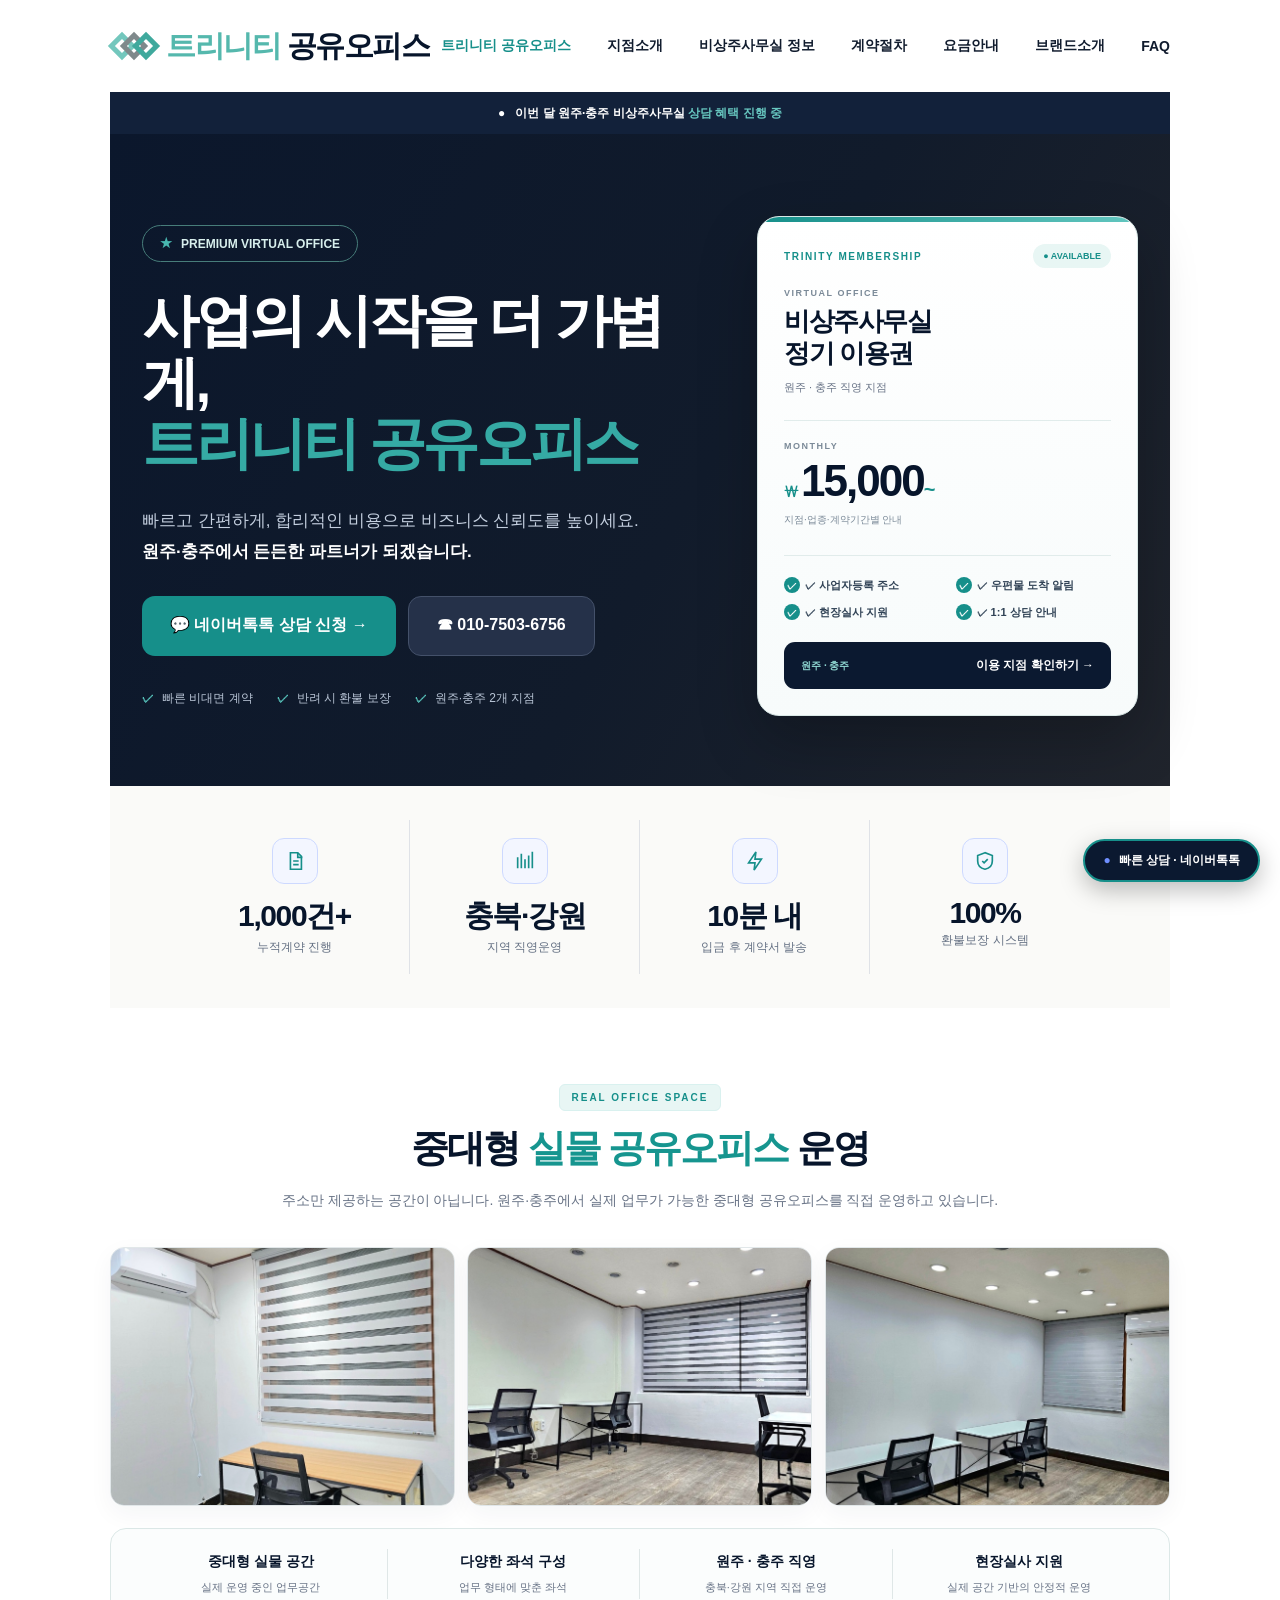
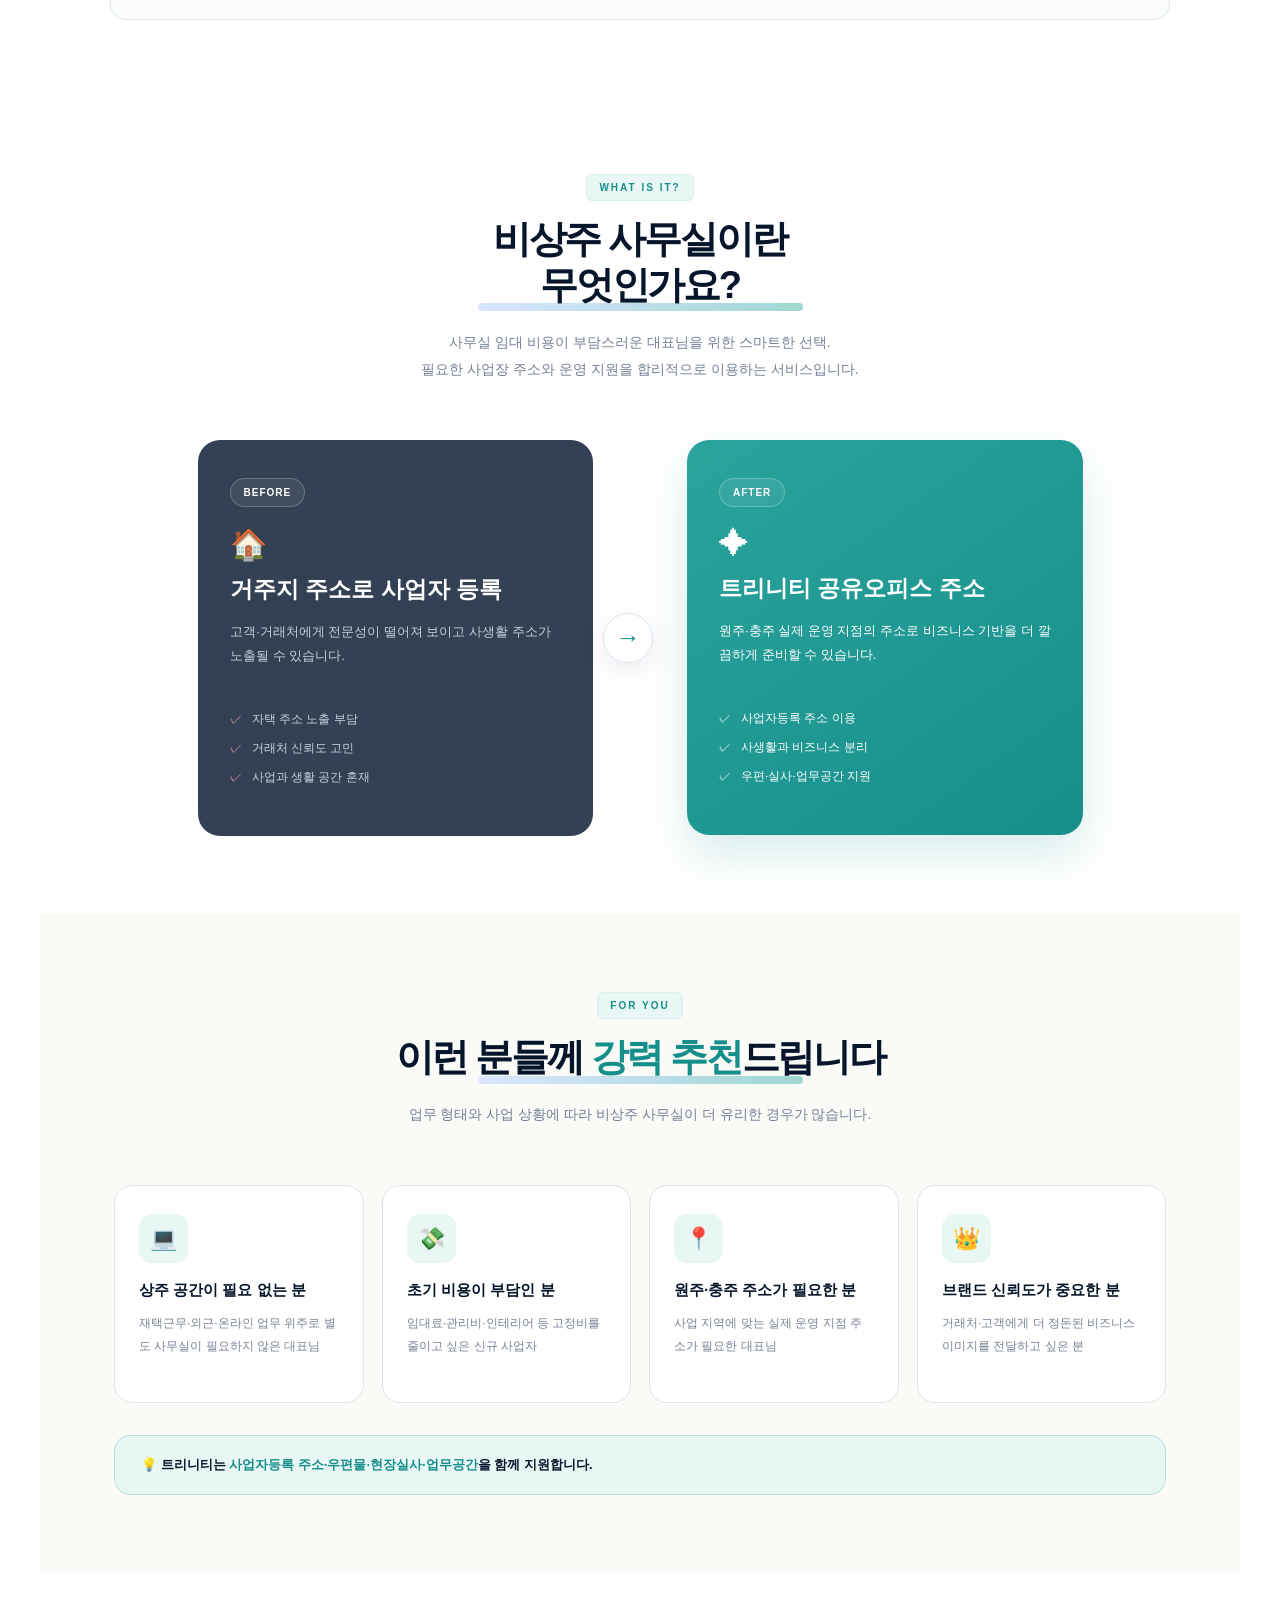
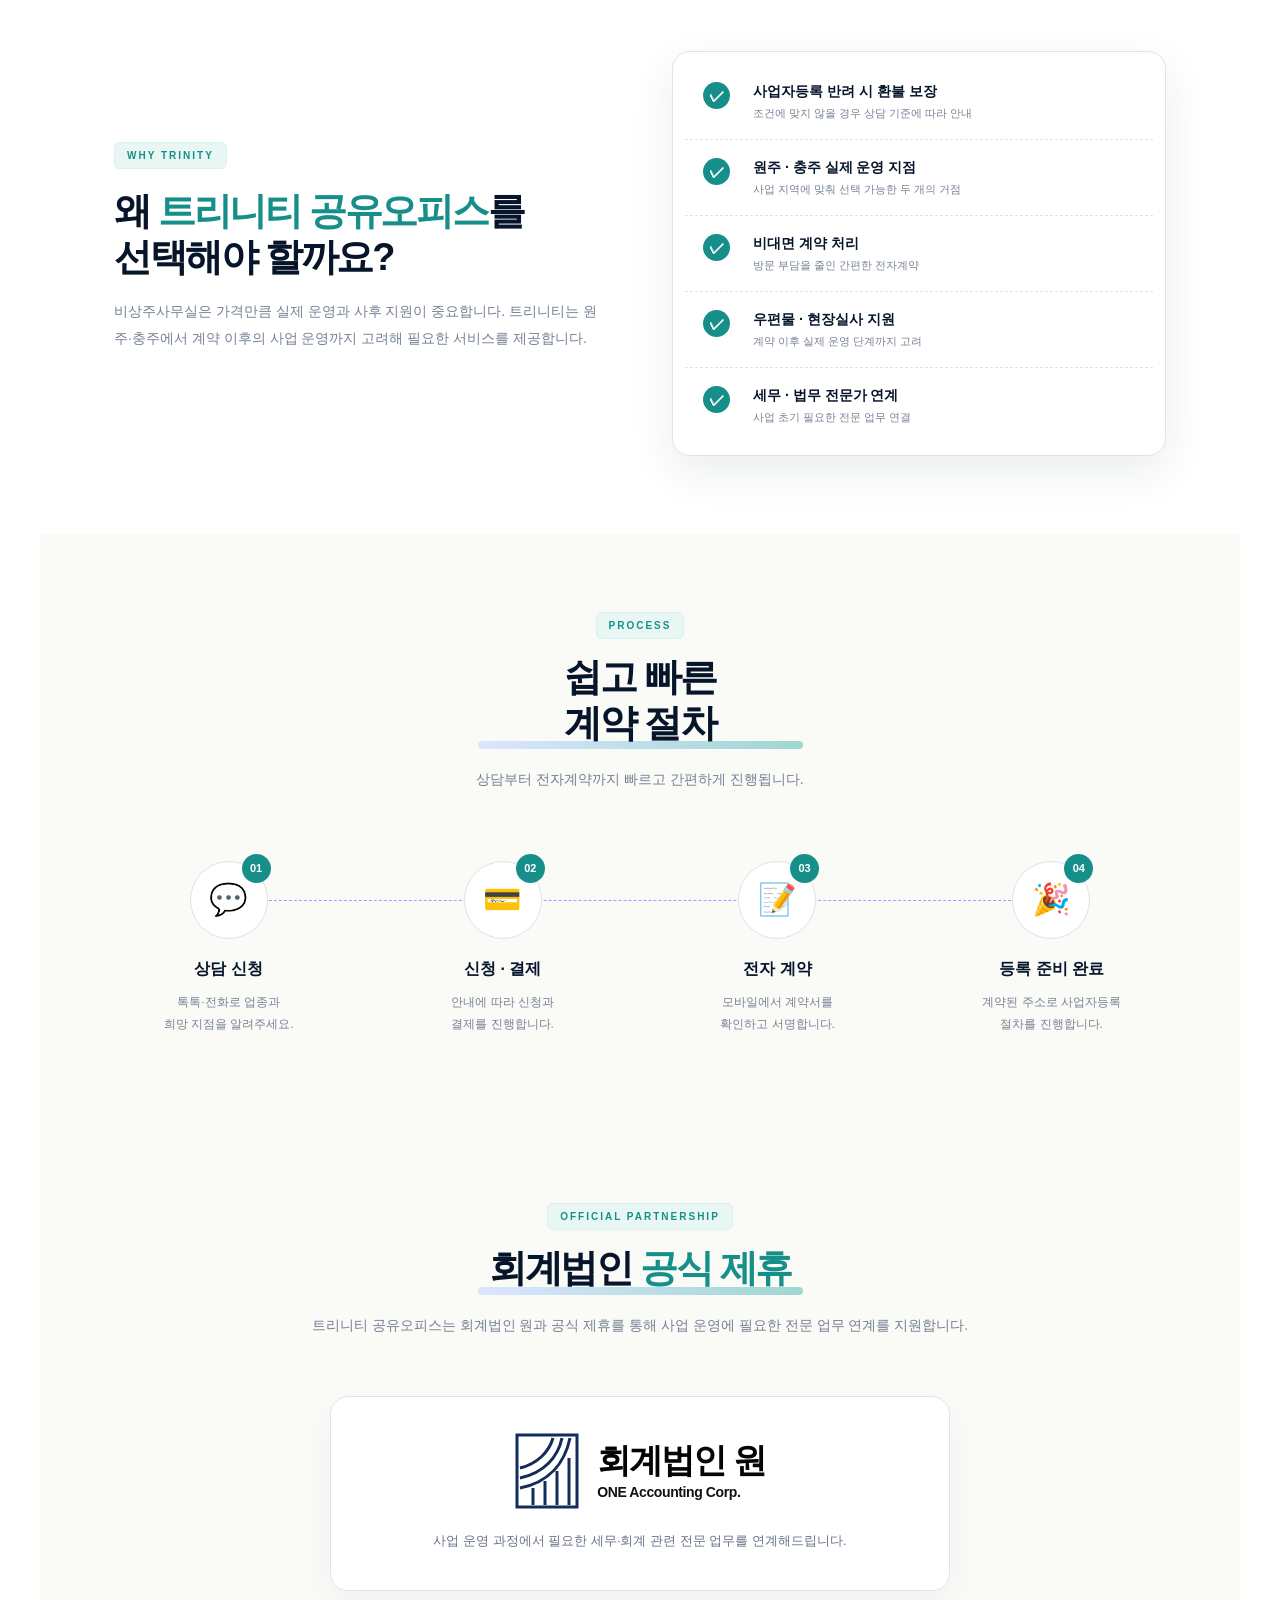
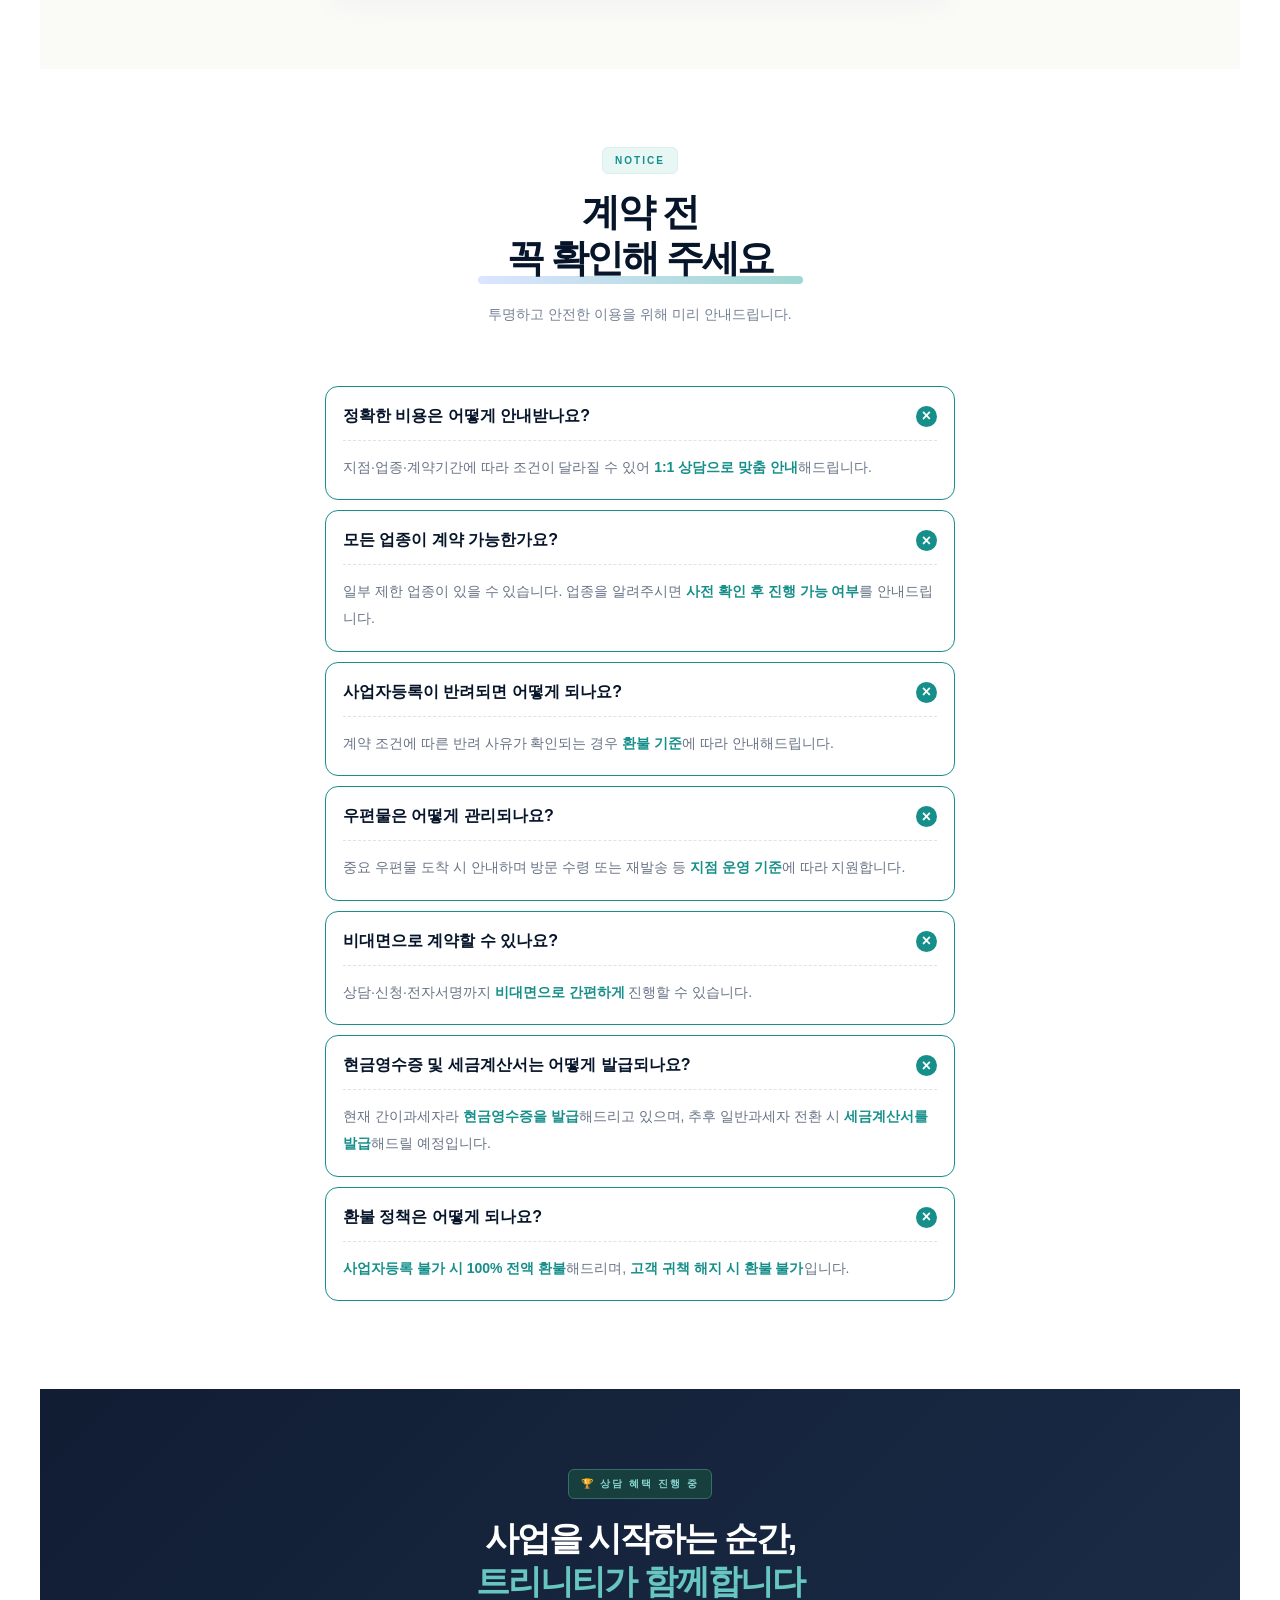
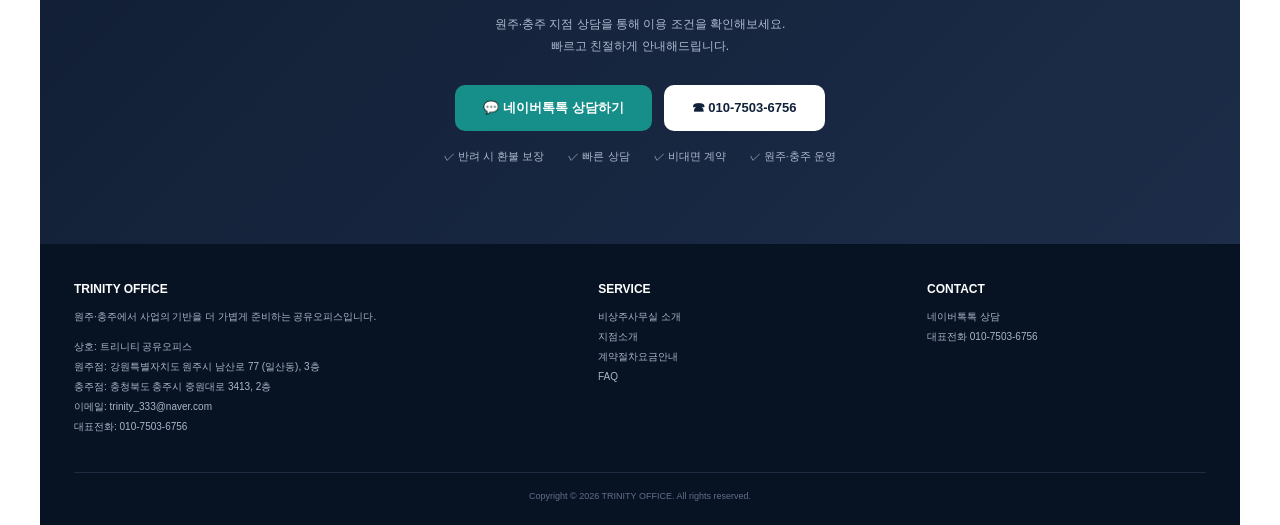
==== commit 164fe5b6: "Add files via upload" ====
--- a/index.html
+++ b/index.html
@@ -41,7 +41,71 @@
 .console-top{padding:22px 26px 12px;display:flex;align-items:center;justify-content:space-between}.console-label{font-size:10px;font-weight:900;letter-spacing:1.6px;color:#168f8a}.console-status{font-size:9px;font-weight:900;color:#168f8a;background:#e8f6f4;border-radius:999px;padding:7px 10px}
 .console-main{padding:8px 26px 22px}.console-copy small{display:block!important;text-align:left!important;color:#7b8a98!important;font-size:9px;letter-spacing:1.5px}.console-copy h3{text-align:left!important;font-size:26px!important;line-height:1.22;margin:8px 0 8px!important;letter-spacing:-1.4px}.console-copy p{font-size:11px;color:#687386;margin:0}.console-price{margin-top:22px;padding:20px 0 4px;border-top:1px solid #e1eceb}.console-price>span{display:block;font-size:9px;font-weight:900;letter-spacing:1.5px;color:#7b8a98}.console-price strong{display:block;font-size:44px;line-height:1;margin:8px 0 8px;letter-spacing:-2px;white-space:nowrap;color:#07152b}.console-price strong em{font-style:normal;font-size:15px;margin-right:5px;color:#168f8a}.console-price strong small{display:inline!important;color:#168f8a!important;font-size:20px!important}.console-price p{font-size:10px;color:#7b8a98;margin:0}.console-divider{height:1px;background:#e1eceb;margin:0 26px}.console-grid{display:grid;grid-template-columns:1fr 1fr;gap:12px 16px;padding:22px 26px;color:#314356;font-size:11px;font-weight:800}.console-grid span{position:relative;padding-left:21px;word-break:keep-all}.console-grid span:before{content:"✓";position:absolute;left:0;top:-1px;width:16px;height:16px;border-radius:50%;display:grid;place-items:center;background:#168f8a;color:#fff;font-size:10px}.console-cta{margin:0 26px 26px!important;padding:15px 17px!important;border-radius:11px!important;display:flex!important;align-items:center;justify-content:space-between;text-align:left!important;background:#0b1930!important}.console-cta span{font-size:10px;color:#8fd6d1}.console-cta b{font-size:12px;color:#fff}
 @media(max-width:800px){.price-console{margin-top:10px}.console-top{padding:20px 22px 10px}.console-main{padding:8px 22px 20px}.console-copy h3{font-size:23px!important}.console-price strong{font-size:38px}.console-divider{margin:0 22px}.console-grid{padding:20px 22px;grid-template-columns:1fr;gap:12px}.console-cta{margin:0 22px 22px!important}.hero-ref h1,.hero-ref p,.notice-bar,.console-copy h3,.console-copy p,.console-grid span,.console-cta{word-break:keep-all;overflow-wrap:break-word}}
-</style></head><body><div class="ref-page">
+
+/* mobile polish v2: 2-up swipe gallery + exact 2-line hero + restored visual cues */
+@media(max-width:800px){
+  .hero-ref h1{font-size:clamp(31px,9.2vw,37px);line-height:1.16;letter-spacing:-2.2px;white-space:nowrap;margin:24px 0 22px}
+  .hero-ref h1 br{display:block}
+  .hero-ref h1 span{white-space:nowrap}
+  .office-gallery{display:flex;grid-template-columns:none;gap:10px;overflow-x:auto;scroll-snap-type:x mandatory;-webkit-overflow-scrolling:touch;padding:0 2px 10px;scrollbar-width:none}
+  .office-gallery::-webkit-scrollbar{display:none}
+  .office-gallery img{flex:0 0 calc((100% - 10px)/2);width:calc((100% - 10px)/2);aspect-ratio:1.28/1;scroll-snap-align:start;border-radius:14px}
+  .office-gallery:after{content:"→ 옆으로 넘겨보기";flex:0 0 118px;min-height:120px;display:grid;place-items:center;text-align:center;color:#168f89;background:#eff9f8;border:1px dashed #9fd4cf;border-radius:14px;font-size:11px;font-weight:900;scroll-snap-align:end}
+  .hero-points span:before{display:inline!important}
+  .stat-icon,.rec-icon,.step-icon,.compare-icon{display:grid!important;visibility:visible!important;opacity:1!important}
+}
+</style><style>
+/* Mobile readability & spacing refinement */
+@media (max-width: 767px){
+  html{-webkit-text-size-adjust:100%;}
+  body{line-height:1.7;word-break:keep-all;overflow-wrap:break-word;}
+  p,li,span,a,b,strong,h1,h2,h3,h4,summary{word-break:keep-all;}
+  .wrap,.ref-wrap{width:calc(100% - 36px)!important;max-width:none!important;margin-left:auto!important;margin-right:auto!important;}
+  section,.ref-section{padding-left:0!important;padding-right:0!important;}
+  .ref-section{padding-top:60px!important;padding-bottom:60px!important;}
+  .section-head,.center-head,.left-head{margin-bottom:32px!important;}
+  .section-head h2,.center-head h2,.left-head h2{line-height:1.28!important;letter-spacing:-1.4px!important;margin-top:12px!important;margin-bottom:14px!important;}
+  .section-head p,.center-head p,.left-head p,.lead,.hook-desc{font-size:15px!important;line-height:1.8!important;}
+  .card,.rec,.branch,.compare-card,.virtual-feature,.about-story-card{padding:24px 20px!important;}
+  .grid3,.grid4,.service-six,.recommend-grid{gap:14px!important;}
+  .hero-actions,.actions,.cta-actions{gap:10px!important;}
+  .btn,.hero-btn,.cta-actions a{padding-left:18px!important;padding-right:18px!important;line-height:1.35!important;}
+  .hero-points,.hook-points{gap:10px 14px!important;line-height:1.55!important;}
+  .faq-item{padding:18px 16px!important;}
+  .faq-q,.faq-a{line-height:1.65!important;}
+  .footer-grid,.foot{gap:24px!important;}
+}
+@media (max-width: 540px){
+  .wrap,.ref-wrap{width:calc(100% - 32px)!important;}
+  section{padding-top:58px!important;padding-bottom:58px!important;}
+  .hero-ref{padding:58px 18px 54px!important;gap:34px!important;}
+  .hero-ref h1,.hook-title{font-size:39px!important;line-height:1.14!important;letter-spacing:-2px!important;margin-top:20px!important;margin-bottom:22px!important;}
+  .hero-ref p{font-size:15px!important;line-height:1.8!important;}
+  .hero-actions{flex-direction:column!important;}
+  .hero-btn{width:100%!important;min-height:54px!important;}
+  .hero-points{display:grid!important;grid-template-columns:1fr!important;margin-top:24px!important;}
+  .price-card{padding:32px 22px 26px!important;}
+  .stats{grid-template-columns:1fr 1fr!important;padding:24px 14px!important;}
+  .stat{padding:18px 8px!important;}
+  .center-head h2,.left-head h2,.section-head h2{font-size:31px!important;}
+  .compare{grid-template-columns:1fr!important;gap:14px!important;}
+  .compare-arrow{transform:rotate(90deg);margin:auto!important;}
+  .process{grid-template-columns:1fr!important;gap:28px!important;margin-top:40px!important;}
+  .process:before{display:none!important;}
+  .why{grid-template-columns:1fr!important;gap:30px!important;}
+  .float-ref{left:16px!important;right:16px!important;bottom:12px!important;text-align:center!important;}
+}
+</style>
+<style id="trinity-motion-v3">
+/* Subtle entrance motion for text and photos */
+.motion-reveal{opacity:0;transform:translateY(18px);transition:opacity .7s ease,transform .7s cubic-bezier(.22,.61,.36,1);will-change:opacity,transform}
+.motion-reveal.motion-in{opacity:1;transform:translateY(0)}
+img.motion-reveal{transform:translateY(16px) scale(.985);transition:opacity .75s ease,transform .85s cubic-bezier(.22,.61,.36,1)}
+img.motion-reveal.motion-in{transform:translateY(0) scale(1)}
+.motion-delay-1{transition-delay:.07s}.motion-delay-2{transition-delay:.14s}.motion-delay-3{transition-delay:.21s}
+@media (prefers-reduced-motion:reduce){.motion-reveal{opacity:1!important;transform:none!important;transition:none!important}}
+</style>
+</head><body><div class="ref-page">
 <div class="ref-wrap"><header class="ref-header"><a class="ref-brand ref-brand-ko" href="index.html"><span class="brand-mark"><span></span><span></span><span></span></span><strong style="font-size:30px;letter-spacing:-1.5px"><span style="color:#55b8ad">트리니티</span> <span style="color:#07152b">공유오피스</span></strong></a><nav class="ref-nav"><a class="active" href="index.html">트리니티 공유오피스</a><a href="branches.html">지점소개</a><a href="virtual-office.html">비상주사무실 정보</a><a href="contract.html">계약절차</a><a href="pricing.html">요금안내</a><a href="about.html">브랜드소개</a><a href="faq.html">FAQ</a><button class="mobile-menu-btn" type="button" aria-label="메뉴 열기" aria-expanded="false"><span></span><span></span><span></span></button></nav><div class="mobile-menu-panel" id="mobileMenu"><a href="branches.html">지점소개</a><a href="virtual-office.html">비상주사무실이란?</a><a href="about.html">트리니티 소개</a><a href="contract.html">계약절차</a><a href="pricing.html">요금안내</a><a href="faq.html">FAQ</a><a target="_blank" href="https://talk.naver.com/profile/wohkm1o">상담 문의</a></div></header></div>
 
 <div class="ref-wrap"><div class="notice-bar">●&nbsp;&nbsp; 이번 달 원주·충주 비상주사무실 <b>&nbsp;상담 혜택 진행 중</b></div>
@@ -58,4 +122,15 @@
 <footer class="footer-ref"><div class="footer-grid"><div><b>TRINITY OFFICE</b><p>원주·충주에서 사업의 기반을 더 가볍게 준비하는 공유오피스입니다.</p><p>상호: 트리니티 공유오피스<br>원주점: 강원특별자치도 원주시 남산로 77 (일산동), 3층<br>충주점: 충청북도 충주시 중원대로 3413, 2층<br>이메일: trinity_333@naver.com<br>대표전화: 010-7503-6756</p></div><div><b>SERVICE</b><p><a href="virtual-office.html">비상주사무실 소개</a><br><a href="branches.html">지점소개</a><br><a href="contract.html">계약절차</a><a href="pricing.html">요금안내</a><br><a href="faq.html">FAQ</a></p></div><div><b>CONTACT</b><p><a target="_blank" href="https://talk.naver.com/profile/wohkm1o">네이버톡톡 상담</a><br><a href="tel:01075036756">대표전화 010-7503-6756</a></p></div></div><div class="copyright">Copyright © 2026 TRINITY OFFICE. All rights reserved.</div></footer></div>
 <a class="float-ref" target="_blank" href="https://talk.naver.com/profile/wohkm1o">빠른 상담 · 네이버톡톡</a><script>
 (function(){var b=document.querySelector('.mobile-menu-btn'),m=document.getElementById('mobileMenu');if(!b||!m)return;b.addEventListener('click',function(){var o=m.classList.toggle('open');b.setAttribute('aria-expanded',o?'true':'false');});document.addEventListener('click',function(e){if(!m.contains(e.target)&&!b.contains(e.target)){m.classList.remove('open');b.setAttribute('aria-expanded','false');}});})();
-</script></body></html>
+</script>
+<script id="trinity-motion-v3-script">
+(function(){
+  var selectors='h1,h2,h3,.section-title,.eyebrow,.badge,p,img,.card,.feature-card,.stat,.stat-card';
+  var els=[].slice.call(document.querySelectorAll(selectors)).filter(function(el){return !el.closest('nav,header,.mobile-menu');});
+  els.forEach(function(el,i){el.classList.add('motion-reveal'); if(i%4) el.classList.add('motion-delay-'+(i%4));});
+  if(!('IntersectionObserver' in window)){els.forEach(function(el){el.classList.add('motion-in')});return;}
+  var io=new IntersectionObserver(function(entries){entries.forEach(function(e){if(e.isIntersecting){e.target.classList.add('motion-in');io.unobserve(e.target);}})},{threshold:.12,rootMargin:'0px 0px -35px 0px'});
+  els.forEach(function(el){io.observe(el)});
+})();
+</script>
+</body></html>
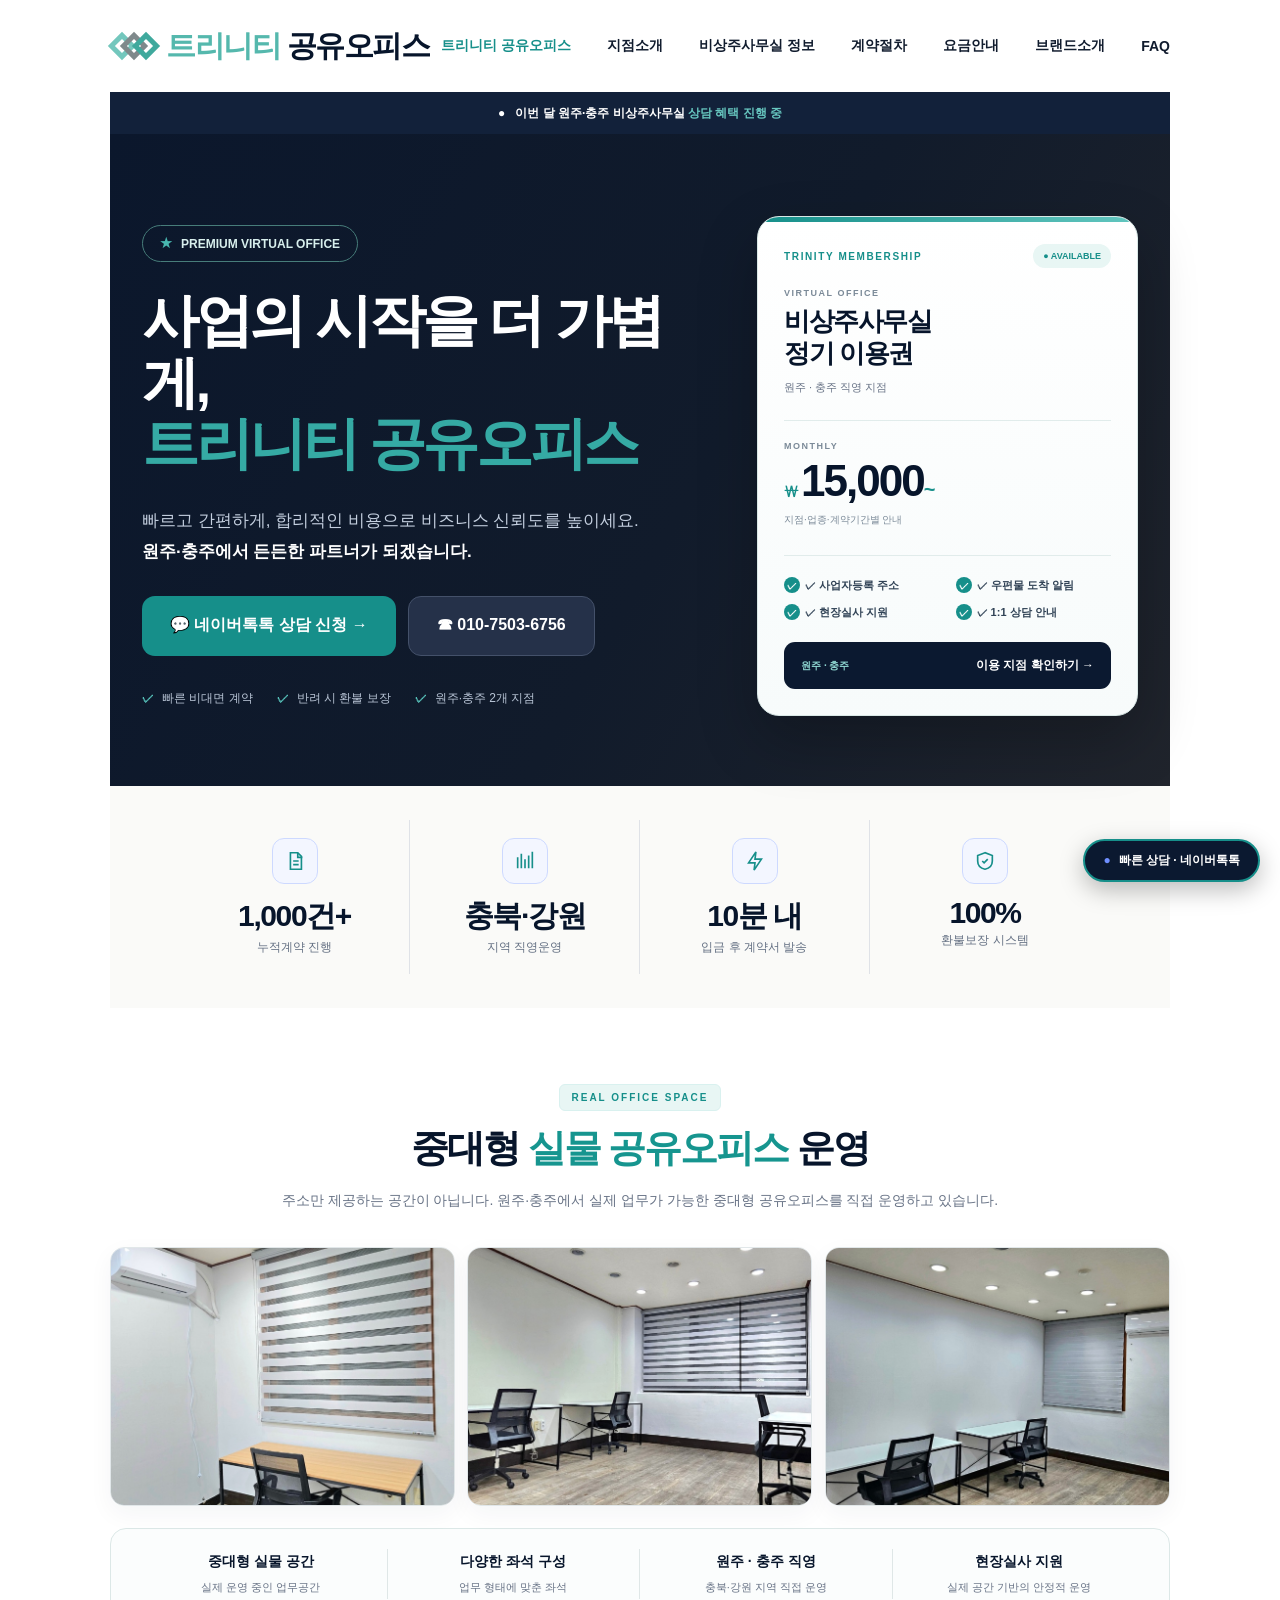
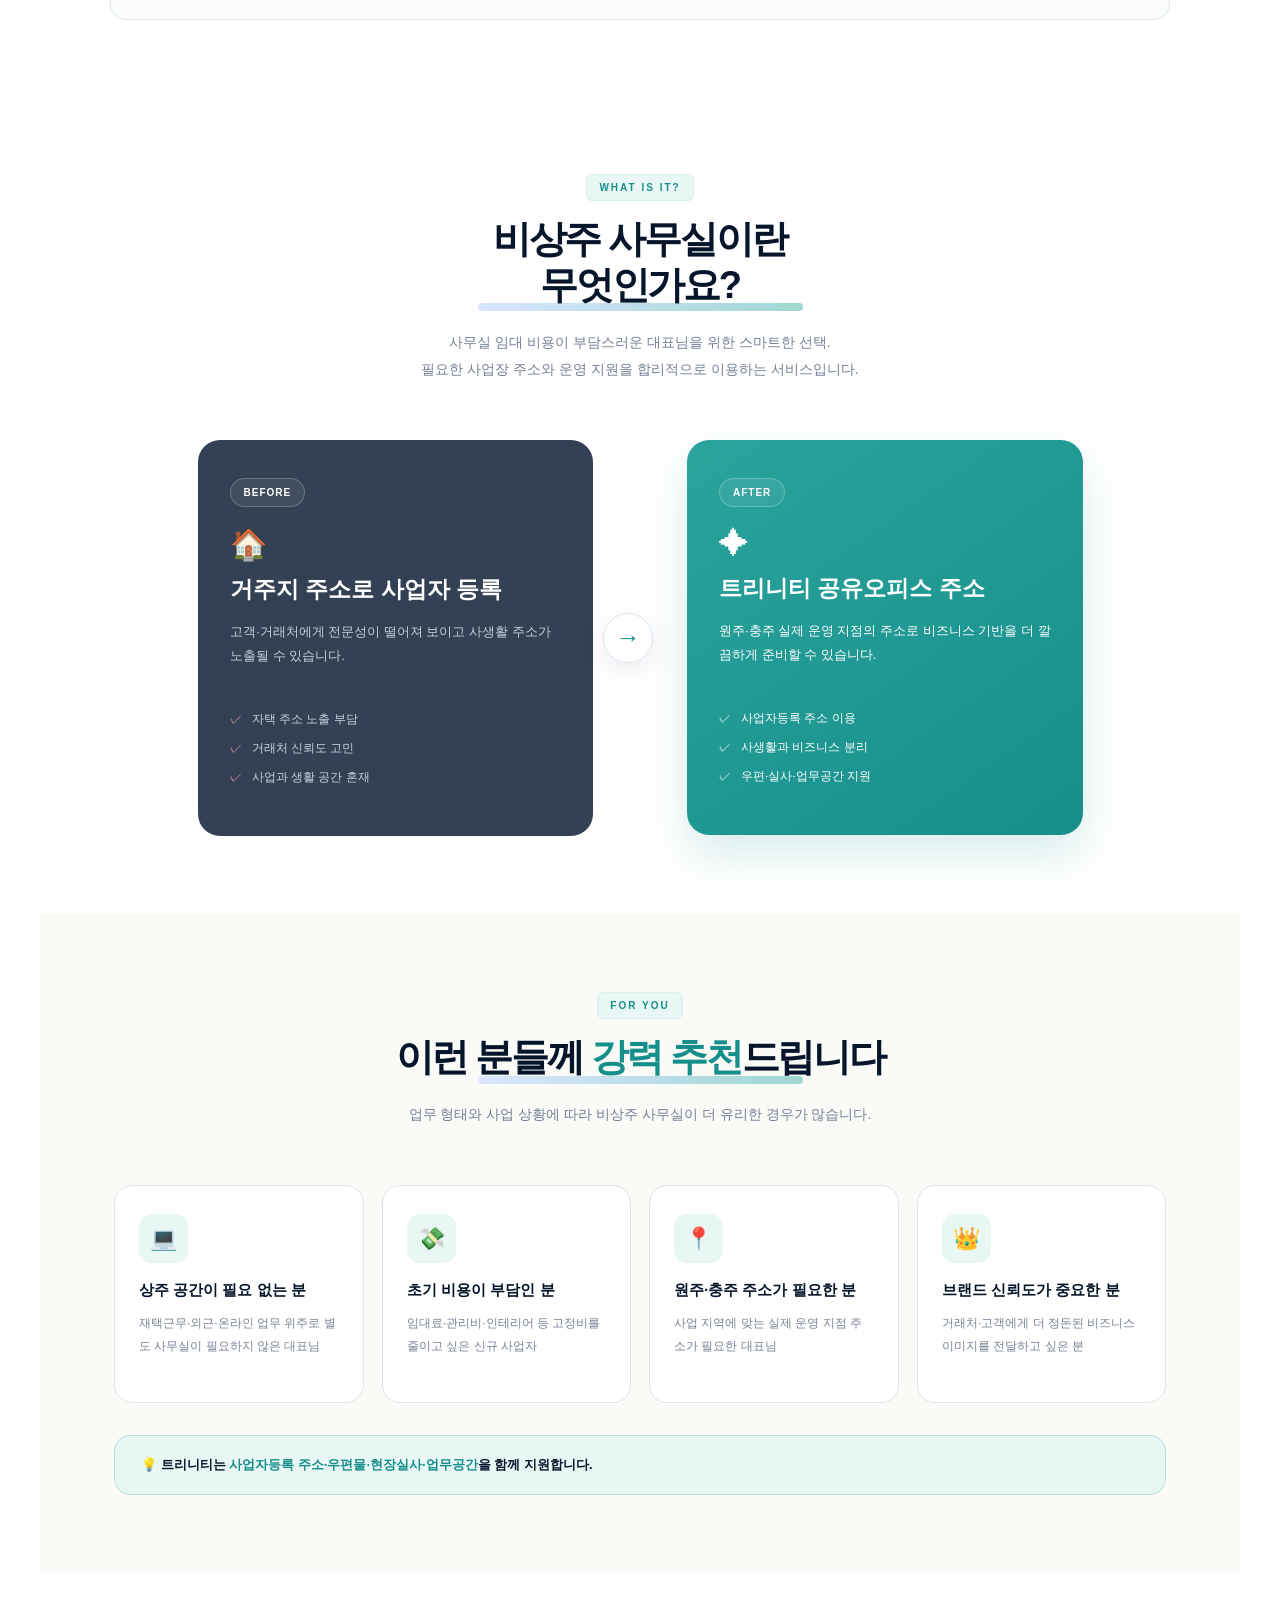
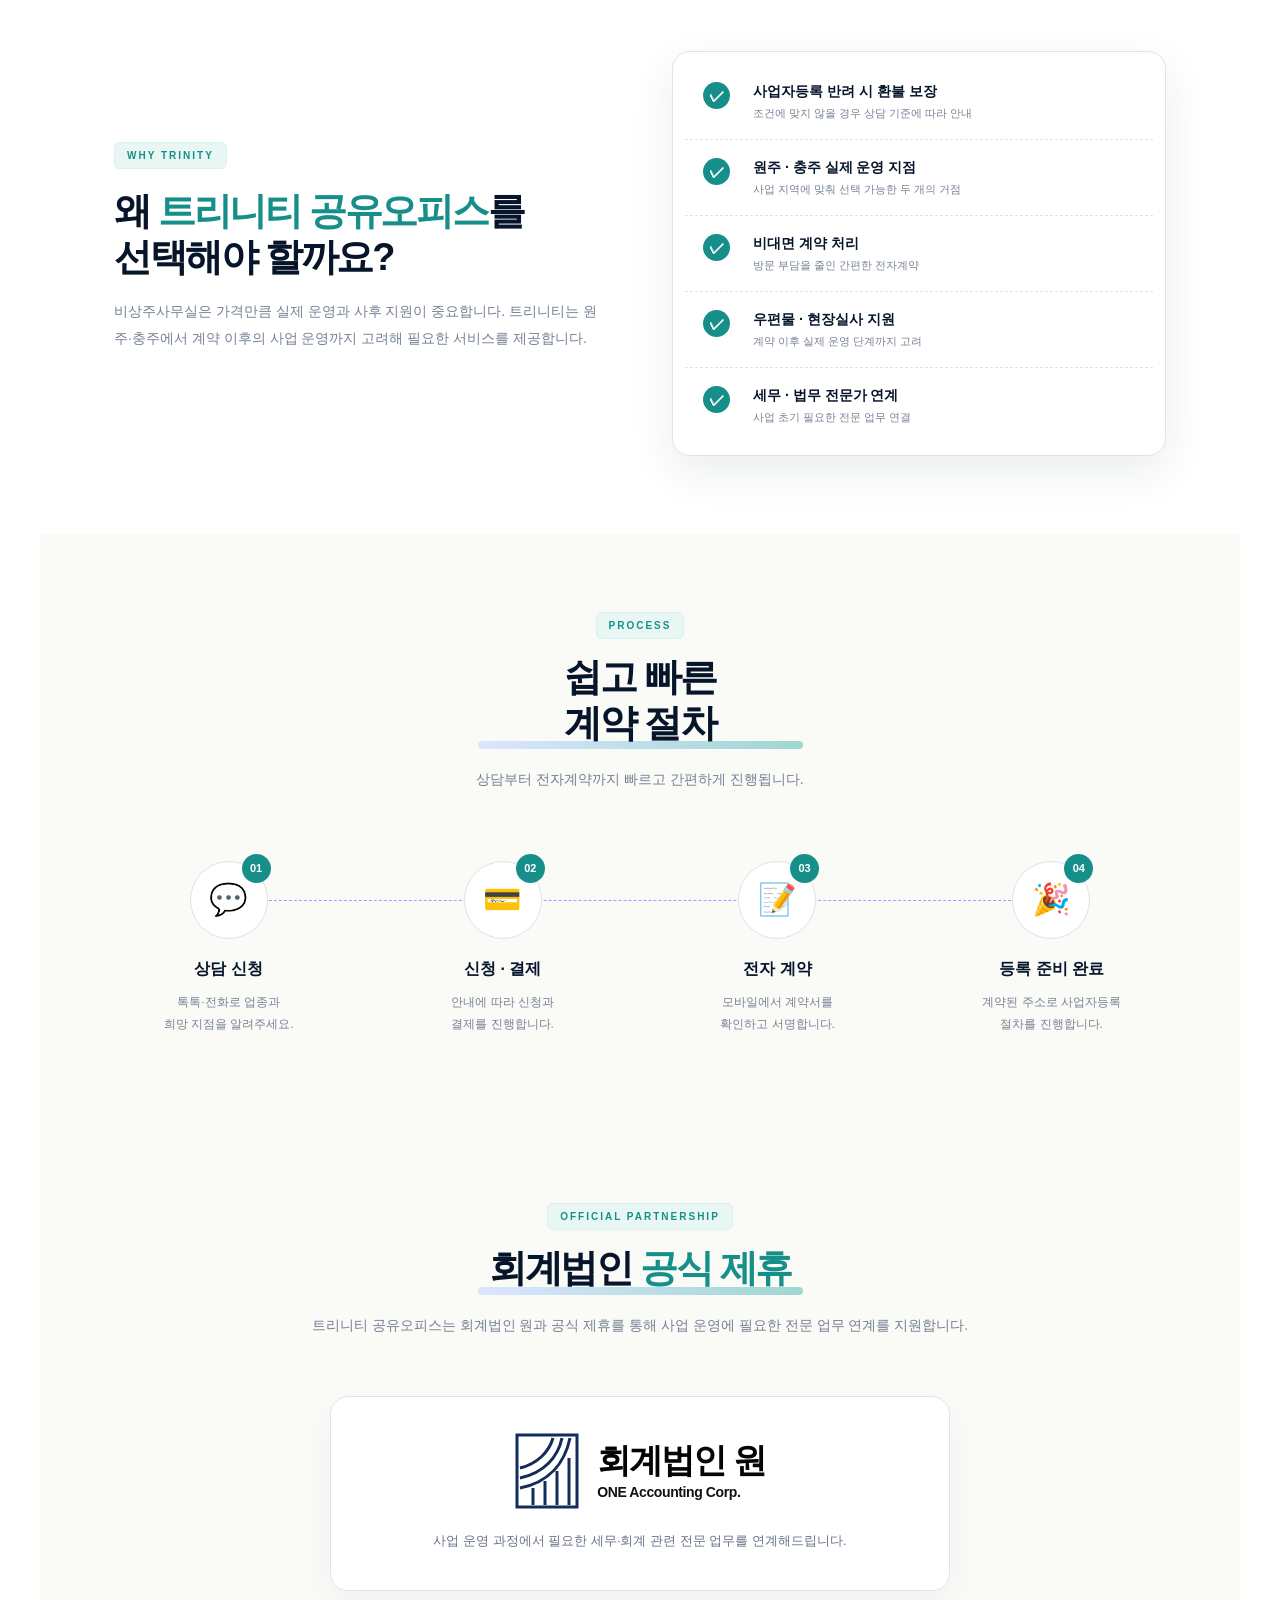
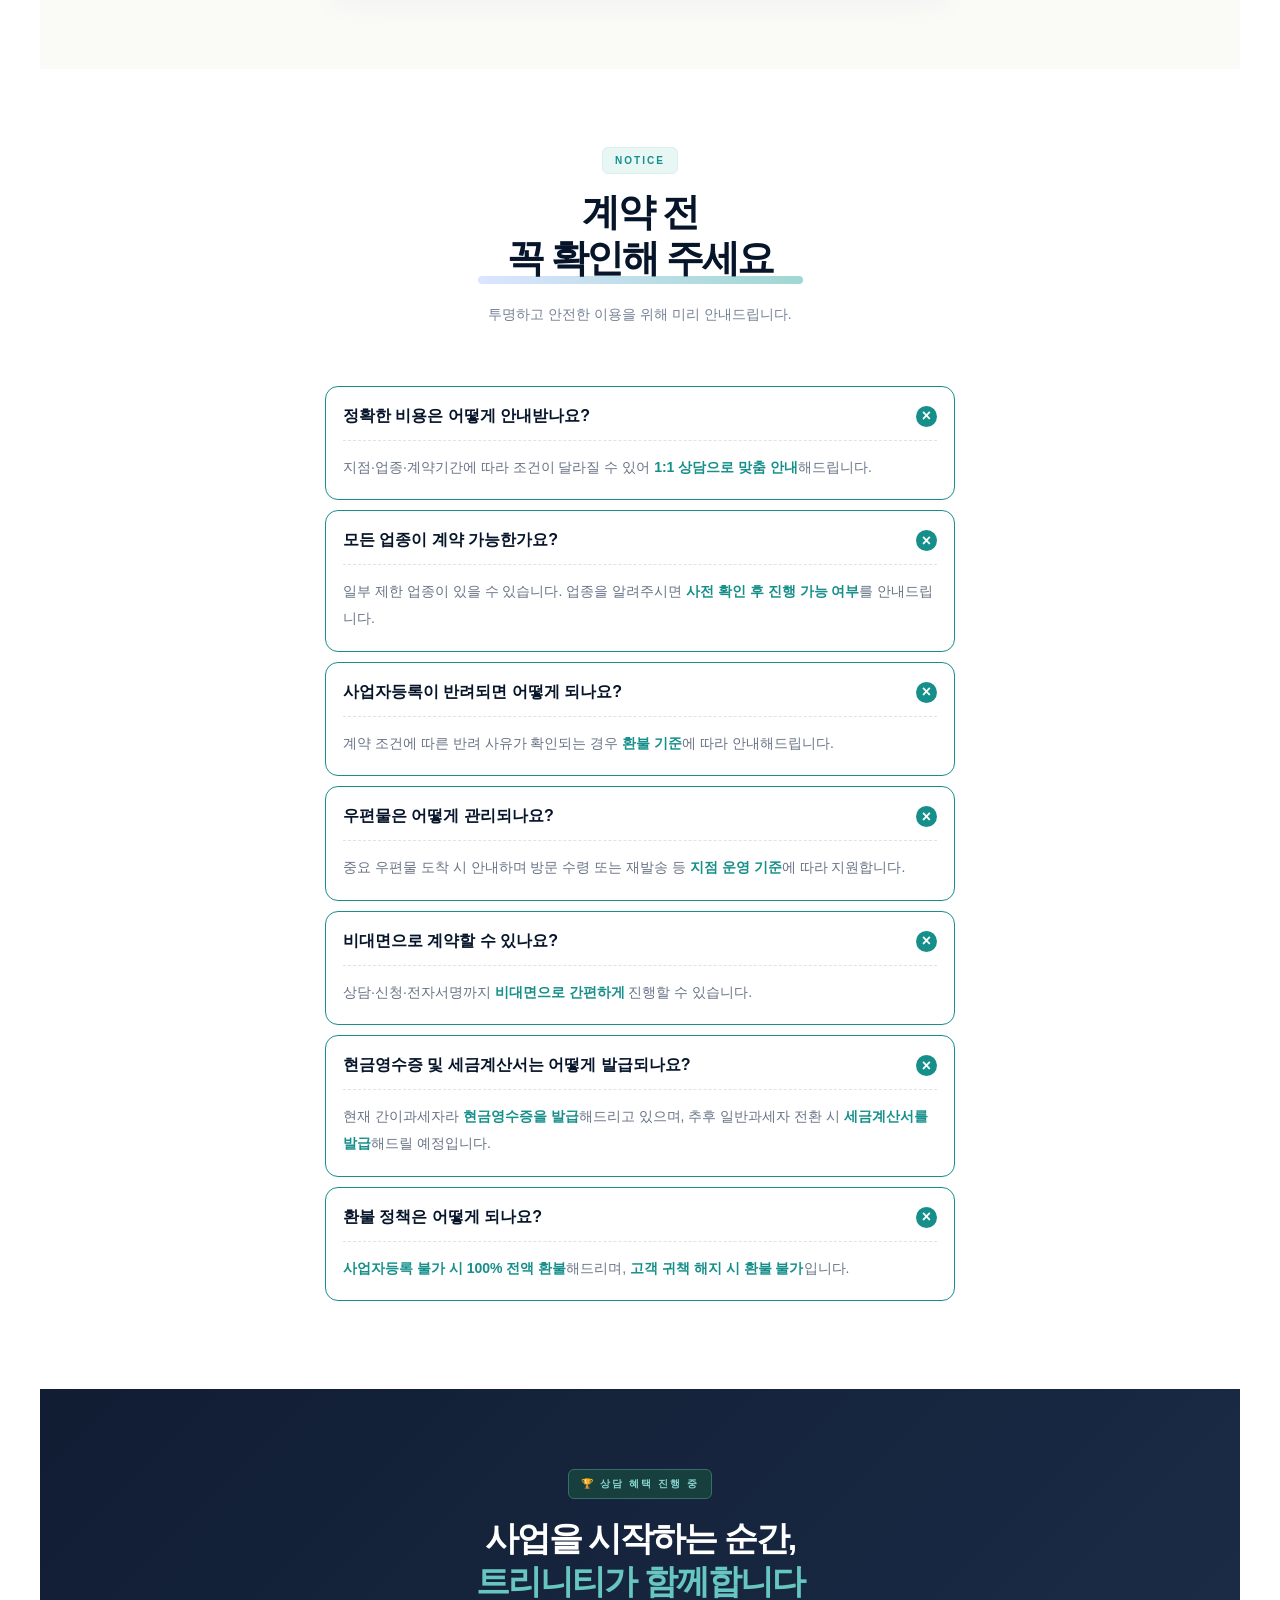
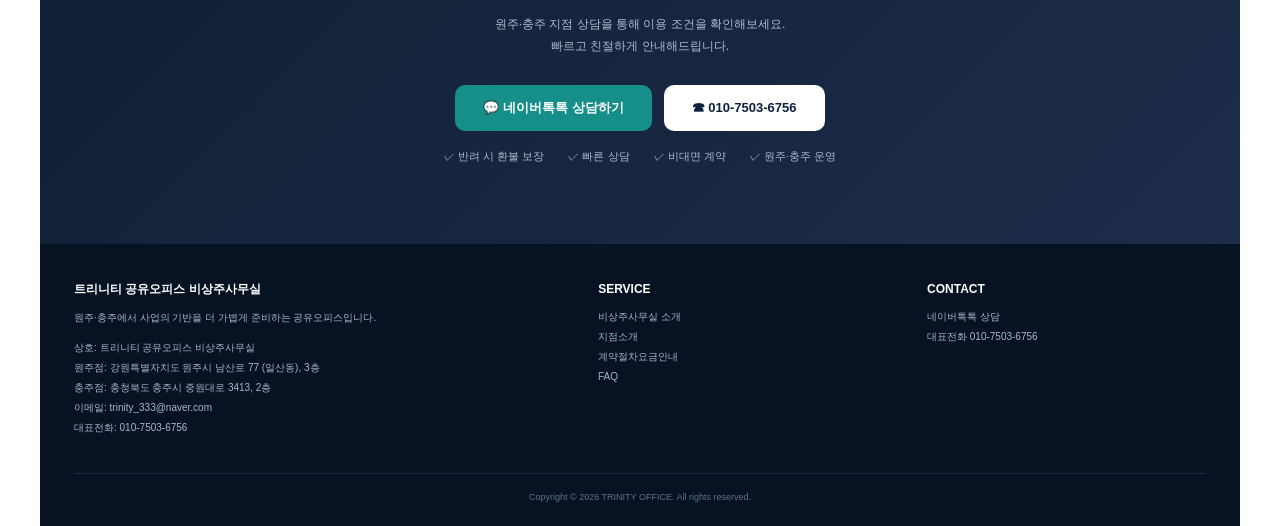
==== commit 41cb15fe: "Add files via upload" ====
--- a/index.html
+++ b/index.html
@@ -96,6 +96,30 @@
   .float-ref{left:16px!important;right:16px!important;bottom:12px!important;text-align:center!important;}
 }
 </style>
+
+<style id="trinity-mobile-centering-v4">
+@media (max-width:540px){
+  html,body{width:100%;max-width:100%;overflow-x:hidden!important;}
+  .ref-page,.ref-wrap{max-width:100%!important;box-sizing:border-box!important;}
+  .hero-ref{width:100%!important;box-sizing:border-box!important;padding:52px 20px 50px!important;text-align:center!important;justify-items:center!important;overflow:hidden!important;}
+  .hero-ref>div{width:100%!important;max-width:100%!important;min-width:0!important;margin:0 auto!important;text-align:center!important;}
+  .eyebrow{margin-left:auto!important;margin-right:auto!important;}
+  .hero-ref h1{font-size:clamp(29px,8.25vw,35px)!important;line-height:1.16!important;letter-spacing:-1.7px!important;width:100%!important;max-width:100%!important;white-space:normal!important;text-align:center!important;margin:24px auto 22px!important;}
+  .hero-ref h1 br{display:block!important;}
+  .hero-ref h1 span{white-space:nowrap!important;display:inline-block!important;}
+  .hero-ref p{width:100%!important;max-width:330px!important;margin:0 auto 26px!important;text-align:center!important;font-size:14px!important;line-height:1.75!important;}
+  .hero-ref p br{display:none!important;}
+  .hero-actions{width:100%!important;display:flex!important;flex-direction:column!important;align-items:center!important;}
+  .hero-btn{width:100%!important;max-width:330px!important;box-sizing:border-box!important;margin:0 auto!important;text-align:center!important;}
+  .hero-points{width:100%!important;max-width:330px!important;margin:23px auto 0!important;justify-items:center!important;text-align:center!important;}
+  .hero-points span{width:100%!important;text-align:center!important;}
+  .price-console,.price-card{width:100%!important;max-width:340px!important;box-sizing:border-box!important;margin-left:auto!important;margin-right:auto!important;}
+  .float-ref{width:auto!important;max-width:calc(100% - 32px)!important;box-sizing:border-box!important;margin:0 auto!important;}
+}
+@media (max-width:390px){
+ .hero-ref h1{font-size:clamp(27px,8vw,31px)!important;letter-spacing:-1.4px!important;}
+}
+</style>
 <style id="trinity-motion-v3">
 /* Subtle entrance motion for text and photos */
 .motion-reveal{opacity:0;transform:translateY(18px);transition:opacity .7s ease,transform .7s cubic-bezier(.22,.61,.36,1);will-change:opacity,transform}
@@ -119,7 +143,7 @@
 <section class="ref-section soft"><div class="center-head"><span class="tag">PROCESS</span><h2>쉽고 빠른<br>계약 절차</h2><p>상담부터 전자계약까지 빠르고 간편하게 진행됩니다.</p></div><div class="process"><div class="stepx"><div class="step-icon">💬<span class="step-no">01</span></div><h3>상담 신청</h3><p>톡톡·전화로 업종과<br>희망 지점을 알려주세요.</p></div><div class="stepx"><div class="step-icon">💳<span class="step-no">02</span></div><h3>신청 · 결제</h3><p>안내에 따라 신청과<br>결제를 진행합니다.</p></div><div class="stepx"><div class="step-icon">📝<span class="step-no">03</span></div><h3>전자 계약</h3><p>모바일에서 계약서를<br>확인하고 서명합니다.</p></div><div class="stepx"><div class="step-icon">🎉<span class="step-no">04</span></div><h3>등록 준비 완료</h3><p>계약된 주소로 사업자등록<br>절차를 진행합니다.</p></div></div></section>
 <section class="ref-section soft"><div class="center-head"><span class="tag">OFFICIAL PARTNERSHIP</span><h2>회계법인 <span>공식 제휴</span></h2><p>트리니티 공유오피스는 회계법인 원과 공식 제휴를 통해 사업 운영에 필요한 전문 업무 연계를 지원합니다.</p></div><div style="max-width:620px;margin:0 auto"><div style="border:1px solid #dfe3ea;border-radius:18px;padding:36px 42px;background:#fff;text-align:center;box-shadow:0 12px 35px #0e23400a"><div class="accounting-lockup"><svg class="accounting-symbol" viewBox="0 0 64 76" aria-hidden="true"><rect x="2" y="2" width="60" height="72" fill="none" stroke="#142c59" stroke-width="3"/><path d="M5 35 C22 31 34 19 38 5 M5 45 C29 40 43 24 47 5 M5 55 C35 49 50 29 55 5 M18 72 V55 M30 72 V48 M42 72 V38 M54 72 V25" fill="none" stroke="#142c59" stroke-width="3"/></svg><div class="accounting-word"><strong>회계법인 원</strong><span>ONE Accounting Corp.</span></div></div><p style="font-size:13px;line-height:1.9;color:#687386;margin:0">사업 운영 과정에서 필요한 세무·회계 관련 전문 업무를 연계해드립니다.</p></div></div></section><section class="ref-section"><div class="center-head"><span class="tag">NOTICE</span><h2>계약 전<br>꼭 확인해 주세요</h2><p>투명하고 안전한 이용을 위해 미리 안내드립니다.</p></div><div class="faq-wrap"><div class="faq-item"><div class="faq-q">정확한 비용은 어떻게 안내받나요?<span class="faq-x">×</span></div><div class="faq-a">지점·업종·계약기간에 따라 조건이 달라질 수 있어 <b>1:1 상담으로 맞춤 안내</b>해드립니다.</div></div><div class="faq-item"><div class="faq-q">모든 업종이 계약 가능한가요?<span class="faq-x">×</span></div><div class="faq-a">일부 제한 업종이 있을 수 있습니다. 업종을 알려주시면 <b>사전 확인 후 진행 가능 여부</b>를 안내드립니다.</div></div><div class="faq-item"><div class="faq-q">사업자등록이 반려되면 어떻게 되나요?<span class="faq-x">×</span></div><div class="faq-a">계약 조건에 따른 반려 사유가 확인되는 경우 <b>환불 기준</b>에 따라 안내해드립니다.</div></div><div class="faq-item"><div class="faq-q">우편물은 어떻게 관리되나요?<span class="faq-x">×</span></div><div class="faq-a">중요 우편물 도착 시 안내하며 방문 수령 또는 재발송 등 <b>지점 운영 기준</b>에 따라 지원합니다.</div></div><div class="faq-item"><div class="faq-q">비대면으로 계약할 수 있나요?<span class="faq-x">×</span></div><div class="faq-a">상담·신청·전자서명까지 <b>비대면으로 간편하게</b> 진행할 수 있습니다.</div></div><div class="faq-item"><div class="faq-q">현금영수증 및 세금계산서는 어떻게 발급되나요?<span class="faq-x">×</span></div><div class="faq-a">현재 간이과세자라 <b>현금영수증을 발급</b>해드리고 있으며, 추후 일반과세자 전환 시 <b>세금계산서를 발급</b>해드릴 예정입니다.</div></div><div class="faq-item"><div class="faq-q">환불 정책은 어떻게 되나요?<span class="faq-x">×</span></div><div class="faq-a"><b>사업자등록 불가 시 100% 전액 환불</b>해드리며, <b>고객 귀책 해지 시 환불 불가</b>입니다.</div></div></div></section>
 <section class="cta-footer"><span class="tag">🏆 상담 혜택 진행 중</span><h2>사업을 시작하는 순간,<br><span>트리니티가 함께합니다</span></h2><p>원주·충주 지점 상담을 통해 이용 조건을 확인해보세요.<br>빠르고 친절하게 안내해드립니다.</p><div class="cta-actions"><a class="talk" target="_blank" href="https://talk.naver.com/profile/wohkm1o">💬 네이버톡톡 상담하기</a><a class="phone" href="tel:01075036756">☎ 010-7503-6756</a></div><div class="trust"><span>✓ 반려 시 환불 보장</span><span>✓ 빠른 상담</span><span>✓ 비대면 계약</span><span>✓ 원주·충주 운영</span></div></section>
-<footer class="footer-ref"><div class="footer-grid"><div><b>TRINITY OFFICE</b><p>원주·충주에서 사업의 기반을 더 가볍게 준비하는 공유오피스입니다.</p><p>상호: 트리니티 공유오피스<br>원주점: 강원특별자치도 원주시 남산로 77 (일산동), 3층<br>충주점: 충청북도 충주시 중원대로 3413, 2층<br>이메일: trinity_333@naver.com<br>대표전화: 010-7503-6756</p></div><div><b>SERVICE</b><p><a href="virtual-office.html">비상주사무실 소개</a><br><a href="branches.html">지점소개</a><br><a href="contract.html">계약절차</a><a href="pricing.html">요금안내</a><br><a href="faq.html">FAQ</a></p></div><div><b>CONTACT</b><p><a target="_blank" href="https://talk.naver.com/profile/wohkm1o">네이버톡톡 상담</a><br><a href="tel:01075036756">대표전화 010-7503-6756</a></p></div></div><div class="copyright">Copyright © 2026 TRINITY OFFICE. All rights reserved.</div></footer></div>
+<footer class="footer-ref"><div class="footer-grid"><div><b>트리니티 공유오피스 비상주사무실</b><p>원주·충주에서 사업의 기반을 더 가볍게 준비하는 공유오피스입니다.</p><p>상호: 트리니티 공유오피스 비상주사무실<br>원주점: 강원특별자치도 원주시 남산로 77 (일산동), 3층<br>충주점: 충청북도 충주시 중원대로 3413, 2층<br>이메일: trinity_333@naver.com<br>대표전화: 010-7503-6756</p></div><div><b>SERVICE</b><p><a href="virtual-office.html">비상주사무실 소개</a><br><a href="branches.html">지점소개</a><br><a href="contract.html">계약절차</a><a href="pricing.html">요금안내</a><br><a href="faq.html">FAQ</a></p></div><div><b>CONTACT</b><p><a target="_blank" href="https://talk.naver.com/profile/wohkm1o">네이버톡톡 상담</a><br><a href="tel:01075036756">대표전화 010-7503-6756</a></p></div></div><div class="copyright">Copyright © 2026 TRINITY OFFICE. All rights reserved.</div></footer></div>
 <a class="float-ref" target="_blank" href="https://talk.naver.com/profile/wohkm1o">빠른 상담 · 네이버톡톡</a><script>
 (function(){var b=document.querySelector('.mobile-menu-btn'),m=document.getElementById('mobileMenu');if(!b||!m)return;b.addEventListener('click',function(){var o=m.classList.toggle('open');b.setAttribute('aria-expanded',o?'true':'false');});document.addEventListener('click',function(e){if(!m.contains(e.target)&&!b.contains(e.target)){m.classList.remove('open');b.setAttribute('aria-expanded','false');}});})();
 </script>
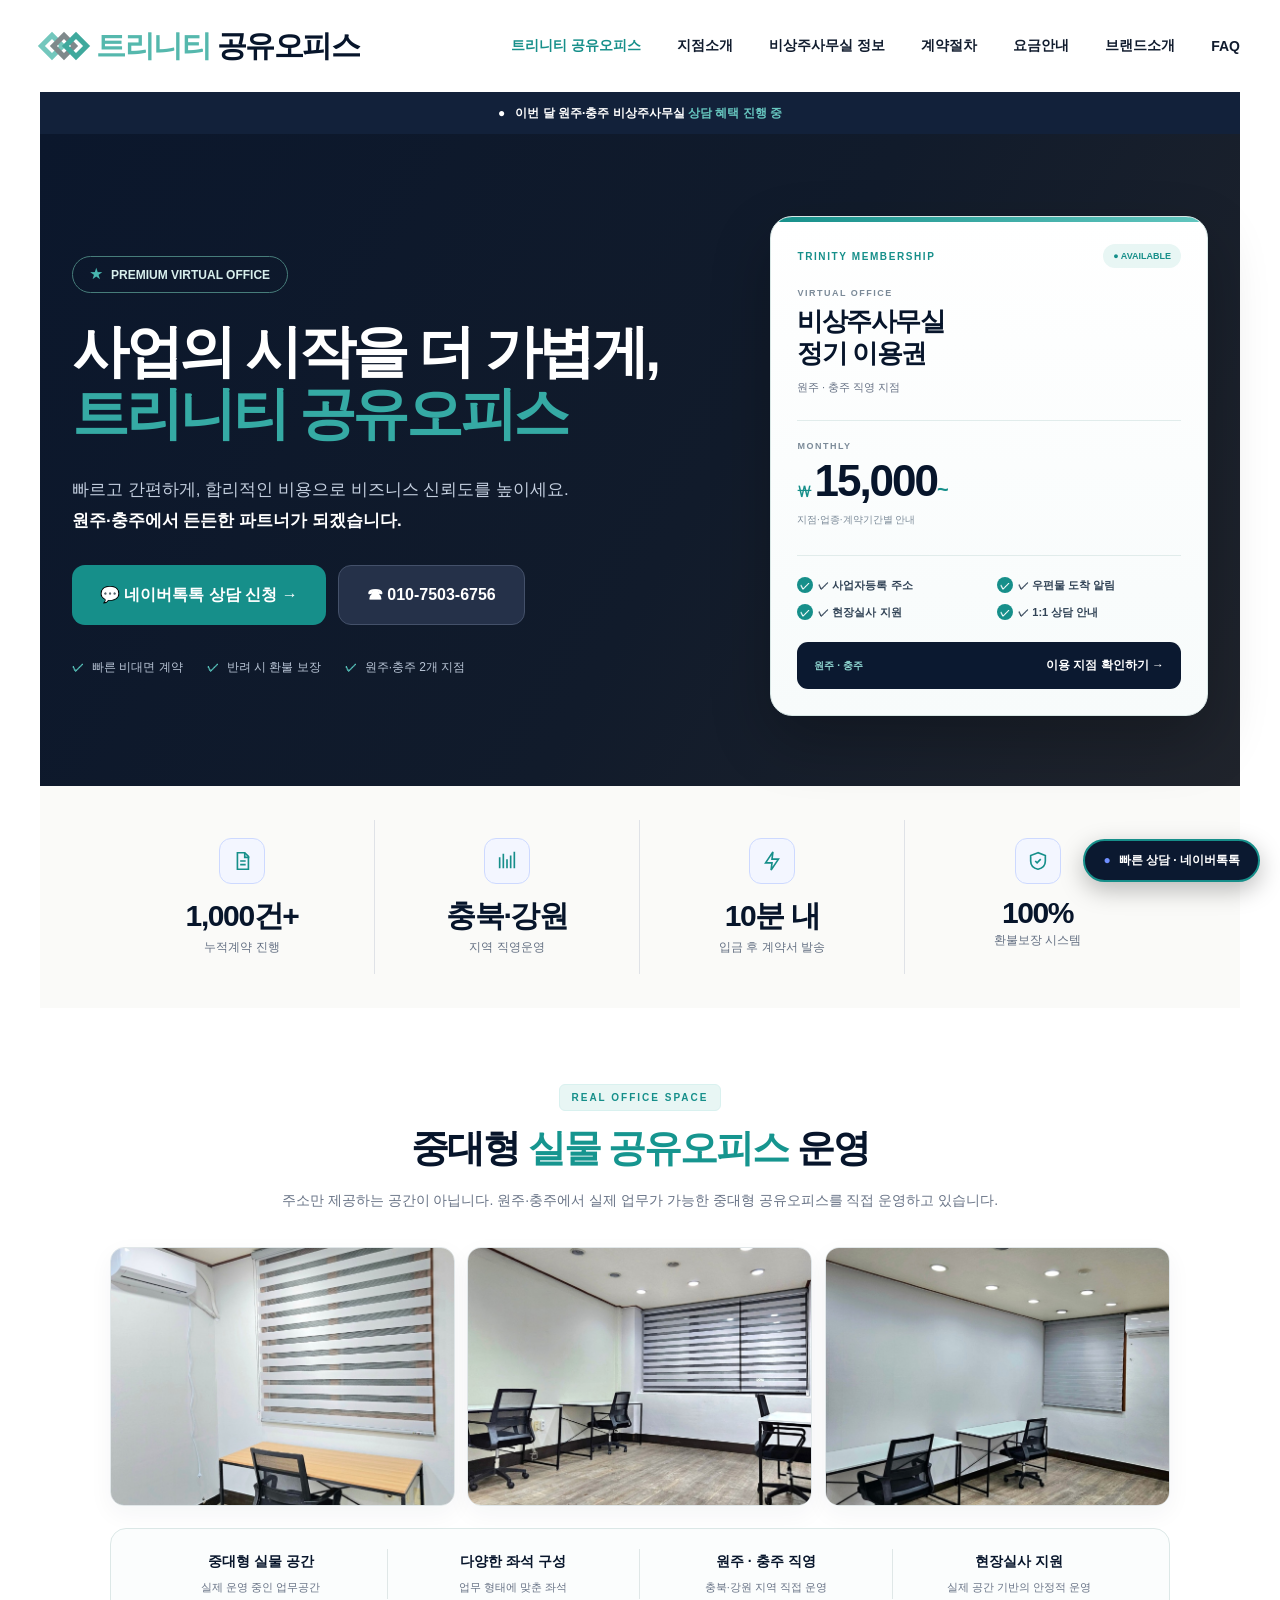
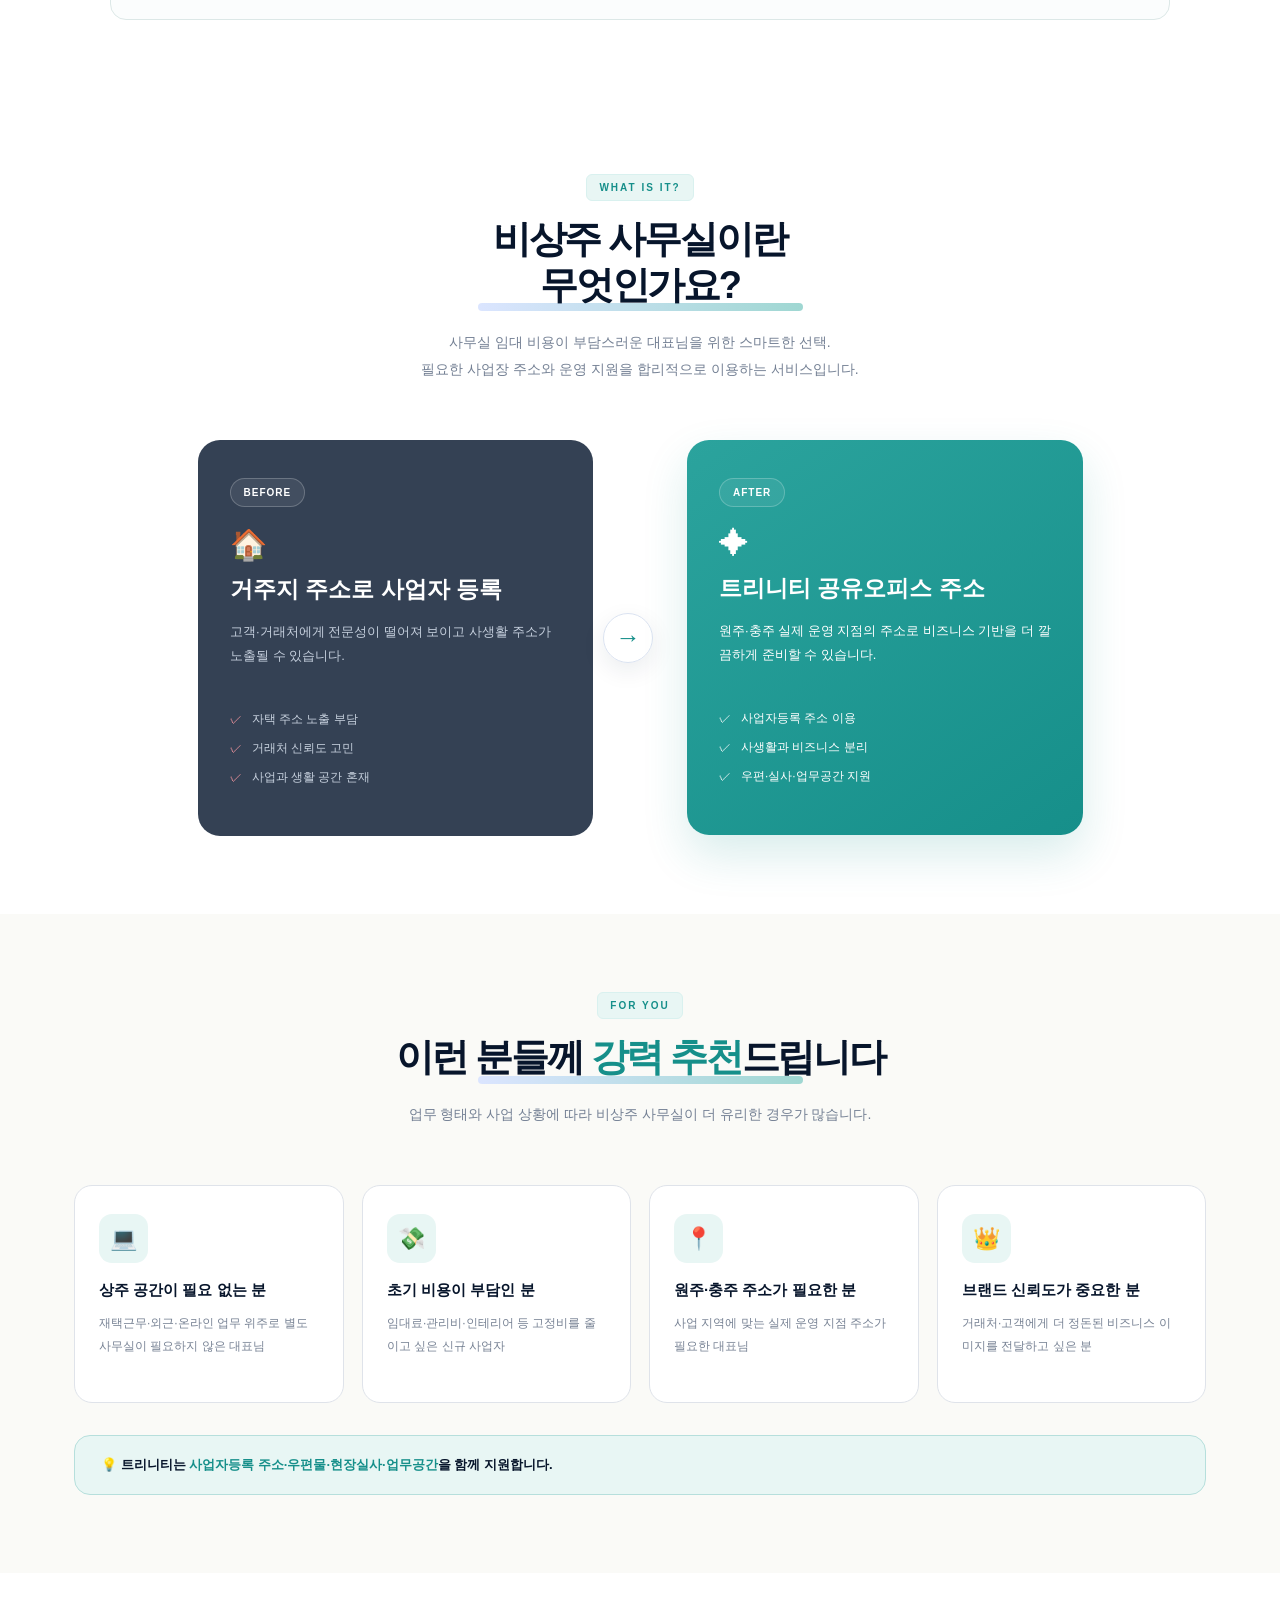
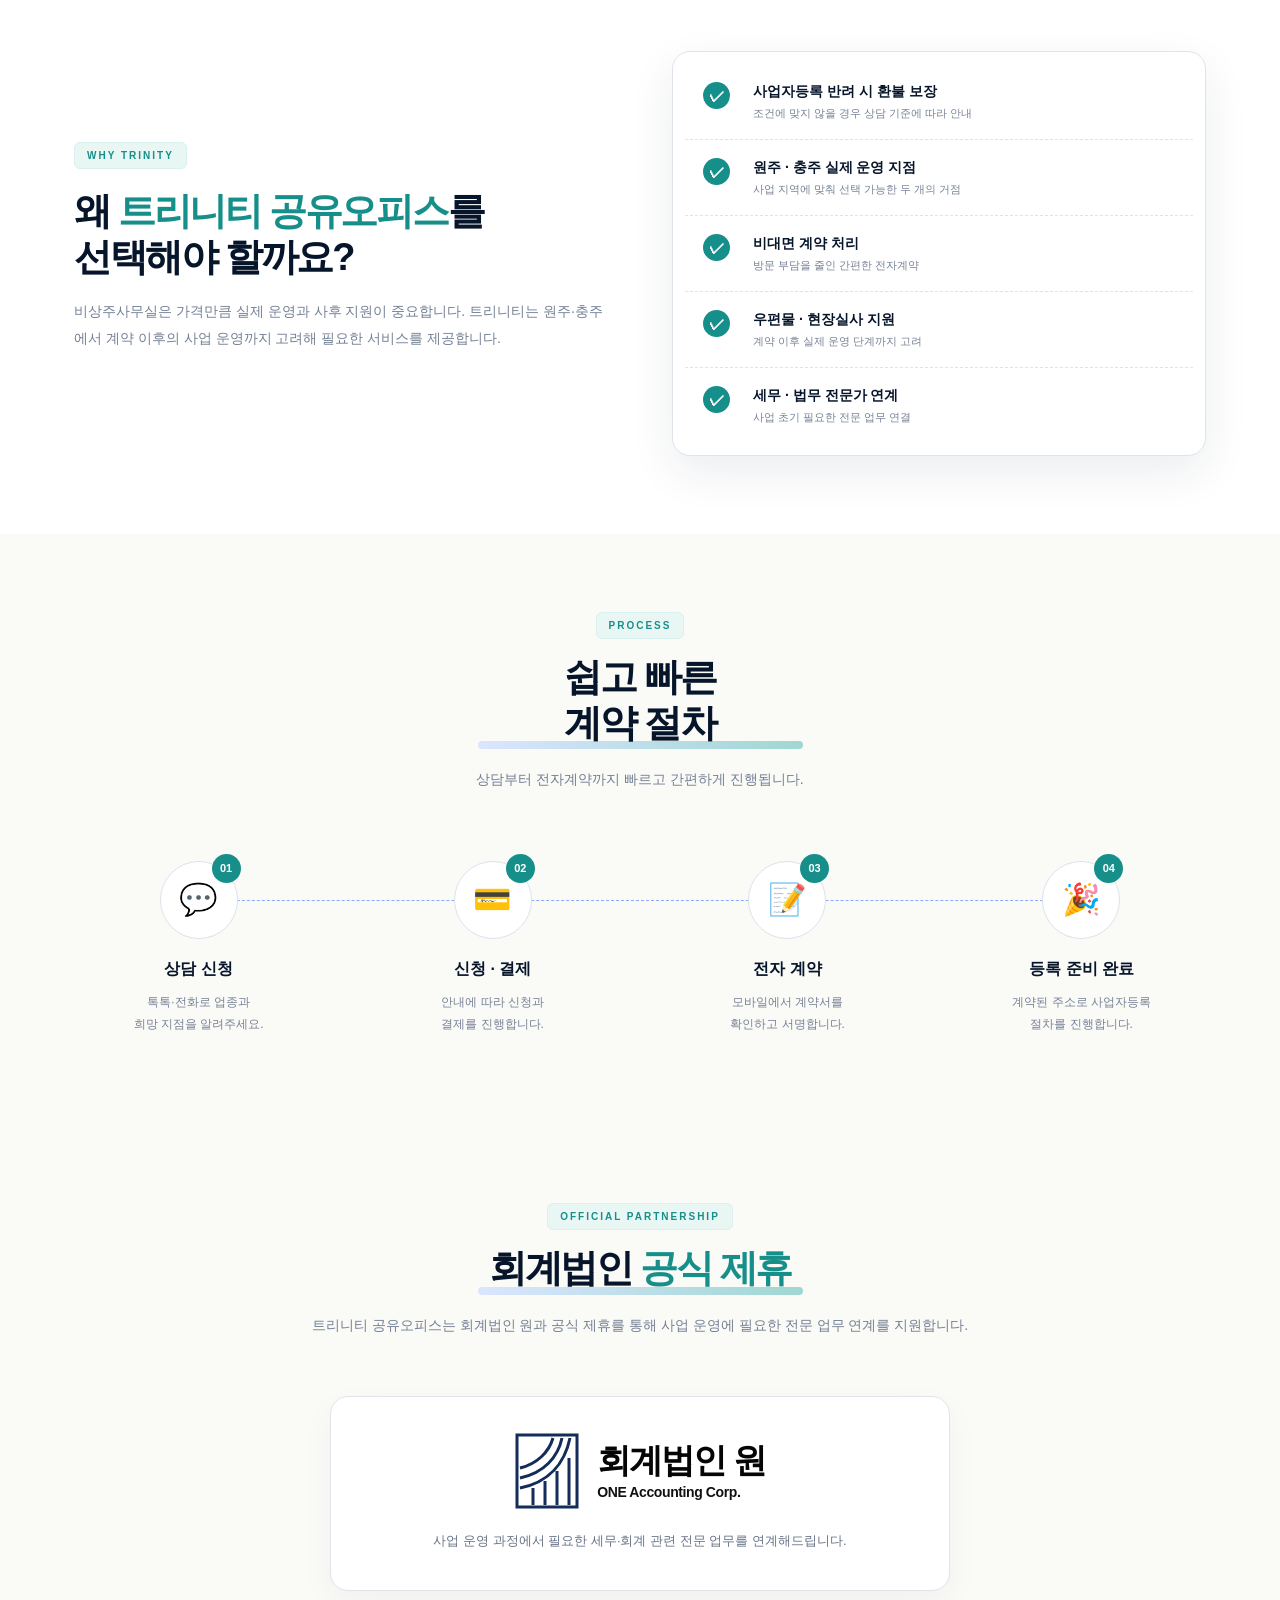
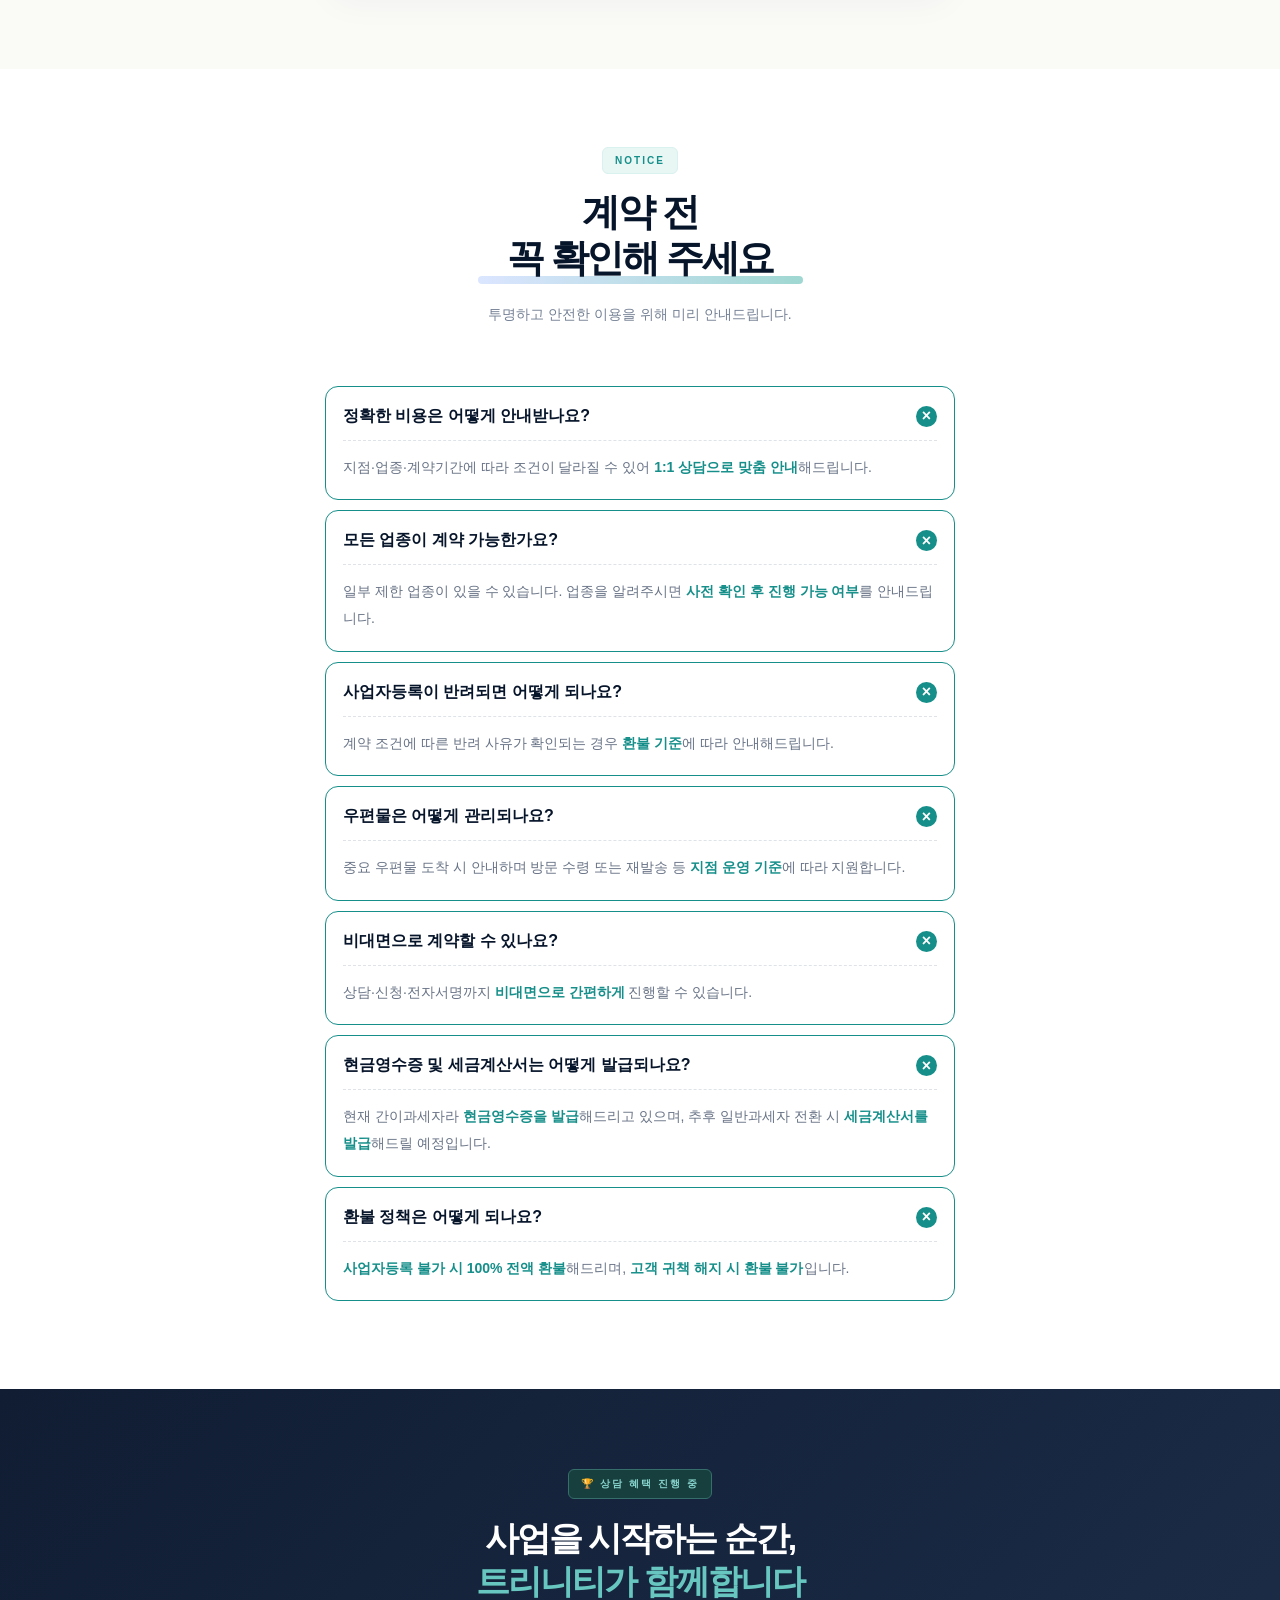
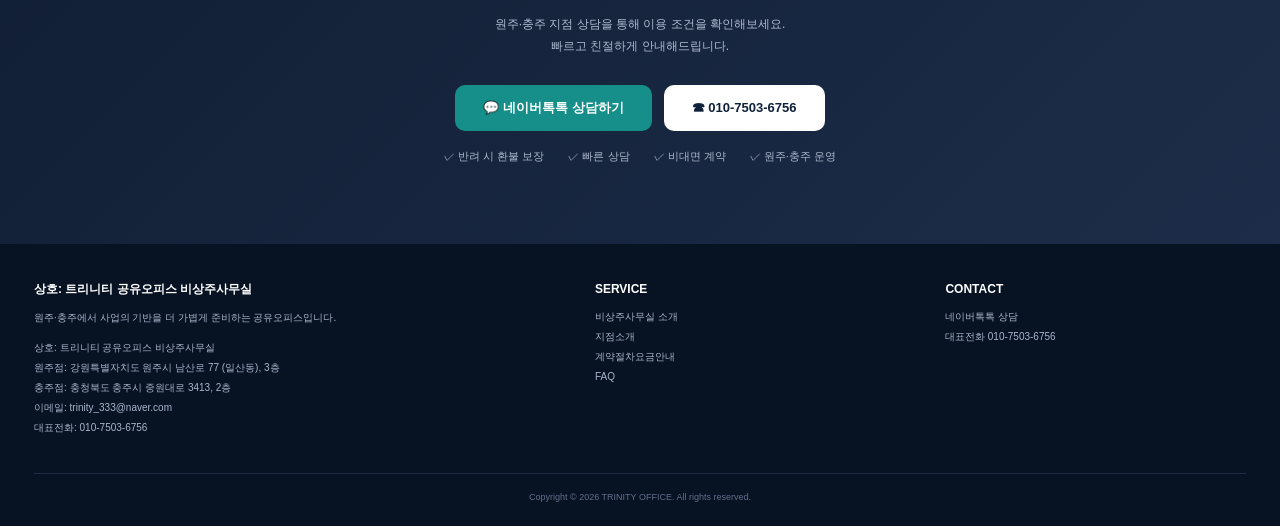
==== commit 211d7b27: "Add files via upload" ====
--- a/index.html
+++ b/index.html
@@ -2,7 +2,7 @@
 <title>원주공유오피스 | 트리니티 원주점 · 충주점</title><meta name="description" content="원주·충주 비상주사무실, 사업자등록 주소, 우편물 알림, 현장실사 지원, 비대면 계약을 제공하는 트리니티 공유오피스."><meta name="robots" content="index,follow">
 <link rel="icon" href="assets/trinity-blue-v2.ico" sizes="any"><style>
 :root{--tn:#0b1930;--tn2:#132542;--blue:#168f8a;--blue2:#2aa9a3;--sky:#e9f7f5;--cream:#f8f8f5;--line:#e2e6ed;--text:#07152b;--muted:#687386}
-*{box-sizing:border-box}html{scroll-behavior:smooth}body{margin:0;background:#fff;color:var(--text);font-family:Pretendard,"Noto Sans KR",Arial,sans-serif}.ref-page{max-width:1200px;margin:0 auto;background:#fff}.ref-wrap{width:calc(100% - 72px);max-width:1060px;margin:0 auto}.ref-header{height:92px;display:flex;align-items:center;justify-content:space-between}.ref-brand{font-size:24px;font-weight:900;letter-spacing:-1.2px;color:var(--text);text-decoration:none}.ref-brand i{font-style:normal;color:var(--blue)}.ref-nav{display:flex;gap:36px;align-items:center}.ref-nav a{font-size:14px;font-weight:750;color:#111c2e;text-decoration:none}.ref-nav a.active{color:var(--blue)}.page-title{font-size:30px;font-weight:900;margin:0 0 28px;letter-spacing:-1.5px}
+*{box-sizing:border-box}html{scroll-behavior:smooth}body{margin:0;background:#fff;color:var(--text);font-family:Pretendard,"Noto Sans KR",Arial,sans-serif}.ref-page{max-width:1360px;margin:0 auto;background:#fff}.ref-wrap{width:calc(100% - 72px);max-width:1200px;margin:0 auto}.ref-header{height:92px;display:flex;align-items:center;justify-content:space-between}.ref-brand{font-size:24px;font-weight:900;letter-spacing:-1.2px;color:var(--text);text-decoration:none}.ref-brand i{font-style:normal;color:var(--blue)}.ref-nav{display:flex;gap:36px;align-items:center}.ref-nav a{font-size:14px;font-weight:750;color:#111c2e;text-decoration:none}.ref-nav a.active{color:var(--blue)}.page-title{font-size:30px;font-weight:900;margin:0 0 28px;letter-spacing:-1.5px}
 .notice-bar{height:42px;background:#12213a;color:#fff;display:flex;align-items:center;justify-content:center;font-size:12px;font-weight:800}.notice-bar b{color:#67c7c0}.hero-ref{background:linear-gradient(120deg,#0b172c 0%,#111b2b 55%,#20242c 100%);min-height:625px;padding:82px 32px 70px;color:#fff;display:grid;grid-template-columns:1.25fr .85fr;gap:55px;align-items:center}.eyebrow{display:inline-flex;align-items:center;gap:9px;border:1px solid #477d7a;border-radius:999px;padding:9px 17px;font-size:12px;font-weight:850;color:#d8efed}.eyebrow:before{content:"★";color:#48b7b0}.hero-ref h1{font-size:57px;line-height:1.08;letter-spacing:-3.4px;margin:28px 0 30px}.hero-ref h1 span{color:#35aaa4}.hero-ref p{font-size:17px;line-height:1.85;color:#c4cfdf;margin:0 0 28px}.hero-ref p strong{color:#fff}.hero-actions{display:flex;gap:12px}.hero-btn{min-height:60px;padding:0 28px;border-radius:13px;display:inline-flex;align-items:center;justify-content:center;font-weight:850;text-decoration:none}.hero-btn.primary{background:var(--blue);color:#fff}.hero-btn.secondary{background:#253149;border:1px solid #44516a;color:#fff}.hero-points{display:flex;gap:24px;margin-top:34px;font-size:12px;color:#b9c5d6}.hero-points span:before{content:"✓";color:#55beb7;font-weight:900;margin-right:8px}.price-card{position:relative;background:linear-gradient(145deg,#35aaa4,#147f7b);color:#fff;border-radius:24px;padding:38px 36px 34px;transform:rotate(-2deg);box-shadow:0 28px 60px #0004}.price-badge{position:absolute;top:-17px;left:50%;transform:translateX(-50%);background:#0f716d;color:#fff;padding:9px 20px;border-radius:999px;font-size:12px;font-weight:900;white-space:nowrap}.price-card small{display:block;text-align:center;color:#d9f1ef;font-weight:800}.price-card h3{text-align:center;font-size:21px;margin:17px 0 6px}.price-card .price{text-align:center;font-size:51px;font-weight:950;margin:34px 0 5px;border-top:1px dashed #a8dcd8;padding-top:25px}.price-card .price em{font-style:normal;font-size:13px;margin-right:8px}.price-card .sub{text-align:center;font-size:12px;color:#d8efed}.price-note{background:#e8f6f4;color:#116f6b;border-radius:9px;padding:12px;text-align:center;font-size:11px;font-weight:800;margin:18px 0}.price-list{list-style:none;padding:0;margin:18px 0 25px}.price-list li{font-size:13px;margin:14px 0}.price-list li:before{content:"✓";display:inline-grid;place-items:center;width:19px;height:19px;border-radius:50%;background:#fff;color:var(--blue);margin-right:10px;font-weight:900}.price-cta{display:block;text-align:center;background:#0a1932;color:#fff;text-decoration:none;border-radius:12px;padding:17px;font-weight:900}
 .stats{margin:0 auto;background:#fafaf8;display:grid;grid-template-columns:repeat(4,1fr);padding:34px 70px}.stat{text-align:center;padding:18px;border-right:1px solid #dfe2e7}.stat:last-child{border:0}.stat-icon{width:46px;height:46px;margin:0 auto 12px;border:1px solid #cdd9ff;background:#f3f6ff;border-radius:12px;display:grid;place-items:center;color:var(--blue)}.stat-icon svg{width:22px;height:22px;stroke:currentColor;fill:none;stroke-width:1.8}.stat strong{display:block;font-size:30px;letter-spacing:-1.4px}.stat span{font-size:12px;color:#647083}
 .ref-section{padding:78px 74px}.ref-section.soft{background:#fafaf7}.center-head{text-align:center;margin-bottom:58px}.tag{display:inline-block;background:#e8f6f4;color:var(--blue);border:1px solid #d9f1ef;border-radius:6px;padding:7px 12px;font-size:10px;letter-spacing:2px;font-weight:900}.center-head h2,.left-head h2{font-size:38px;line-height:1.2;letter-spacing:-2.3px;margin:16px 0 17px}.center-head h2 span,.left-head h2 span{color:var(--blue)}.center-head h2:after{content:"";display:block;width:325px;max-width:70%;height:8px;margin:-5px auto 0;background:linear-gradient(90deg,#dbe5ff,#9fd7d2);border-radius:10px;position:relative;z-index:-1}.center-head p,.left-head p{font-size:14px;line-height:1.9;color:#748094}.compare{display:grid;grid-template-columns:1fr 74px 1fr;align-items:center;gap:10px;max-width:885px;margin:0 auto}.compare-card{min-height:395px;border-radius:22px;padding:38px 32px}.compare-card.before{background:#344154;color:#fff}.compare-card.after{background:linear-gradient(145deg,#2ba39d,#168f8a);color:#fff;box-shadow:0 20px 45px #168f8a2a}.chip{display:inline-block;border:1px solid #ffffff38;background:#ffffff12;border-radius:999px;padding:8px 13px;font-size:10px;font-weight:900;letter-spacing:1px}.compare-icon{font-size:30px;margin:20px 0 12px}.compare-card h3{font-size:23px;margin:0 0 15px}.compare-card p{font-size:13px;line-height:1.85;color:#c5cfdd}.compare-card.after p{color:#fff}.compare-card ul{list-style:none;padding:18px 0 0;margin:0}.compare-card li{font-size:12px;margin:12px 0;color:#c8d2df}.compare-card.after li{color:#fff}.compare-card li:before{content:"✓";margin-right:10px}.compare-card.before li:before{color:#ff9aa2}.compare-arrow{width:50px;height:50px;border-radius:50%;border:1px solid #dbe3f1;display:grid;place-items:center;font-size:25px;color:var(--blue);box-shadow:0 8px 25px #10204015}
@@ -143,7 +143,7 @@
 <section class="ref-section soft"><div class="center-head"><span class="tag">PROCESS</span><h2>쉽고 빠른<br>계약 절차</h2><p>상담부터 전자계약까지 빠르고 간편하게 진행됩니다.</p></div><div class="process"><div class="stepx"><div class="step-icon">💬<span class="step-no">01</span></div><h3>상담 신청</h3><p>톡톡·전화로 업종과<br>희망 지점을 알려주세요.</p></div><div class="stepx"><div class="step-icon">💳<span class="step-no">02</span></div><h3>신청 · 결제</h3><p>안내에 따라 신청과<br>결제를 진행합니다.</p></div><div class="stepx"><div class="step-icon">📝<span class="step-no">03</span></div><h3>전자 계약</h3><p>모바일에서 계약서를<br>확인하고 서명합니다.</p></div><div class="stepx"><div class="step-icon">🎉<span class="step-no">04</span></div><h3>등록 준비 완료</h3><p>계약된 주소로 사업자등록<br>절차를 진행합니다.</p></div></div></section>
 <section class="ref-section soft"><div class="center-head"><span class="tag">OFFICIAL PARTNERSHIP</span><h2>회계법인 <span>공식 제휴</span></h2><p>트리니티 공유오피스는 회계법인 원과 공식 제휴를 통해 사업 운영에 필요한 전문 업무 연계를 지원합니다.</p></div><div style="max-width:620px;margin:0 auto"><div style="border:1px solid #dfe3ea;border-radius:18px;padding:36px 42px;background:#fff;text-align:center;box-shadow:0 12px 35px #0e23400a"><div class="accounting-lockup"><svg class="accounting-symbol" viewBox="0 0 64 76" aria-hidden="true"><rect x="2" y="2" width="60" height="72" fill="none" stroke="#142c59" stroke-width="3"/><path d="M5 35 C22 31 34 19 38 5 M5 45 C29 40 43 24 47 5 M5 55 C35 49 50 29 55 5 M18 72 V55 M30 72 V48 M42 72 V38 M54 72 V25" fill="none" stroke="#142c59" stroke-width="3"/></svg><div class="accounting-word"><strong>회계법인 원</strong><span>ONE Accounting Corp.</span></div></div><p style="font-size:13px;line-height:1.9;color:#687386;margin:0">사업 운영 과정에서 필요한 세무·회계 관련 전문 업무를 연계해드립니다.</p></div></div></section><section class="ref-section"><div class="center-head"><span class="tag">NOTICE</span><h2>계약 전<br>꼭 확인해 주세요</h2><p>투명하고 안전한 이용을 위해 미리 안내드립니다.</p></div><div class="faq-wrap"><div class="faq-item"><div class="faq-q">정확한 비용은 어떻게 안내받나요?<span class="faq-x">×</span></div><div class="faq-a">지점·업종·계약기간에 따라 조건이 달라질 수 있어 <b>1:1 상담으로 맞춤 안내</b>해드립니다.</div></div><div class="faq-item"><div class="faq-q">모든 업종이 계약 가능한가요?<span class="faq-x">×</span></div><div class="faq-a">일부 제한 업종이 있을 수 있습니다. 업종을 알려주시면 <b>사전 확인 후 진행 가능 여부</b>를 안내드립니다.</div></div><div class="faq-item"><div class="faq-q">사업자등록이 반려되면 어떻게 되나요?<span class="faq-x">×</span></div><div class="faq-a">계약 조건에 따른 반려 사유가 확인되는 경우 <b>환불 기준</b>에 따라 안내해드립니다.</div></div><div class="faq-item"><div class="faq-q">우편물은 어떻게 관리되나요?<span class="faq-x">×</span></div><div class="faq-a">중요 우편물 도착 시 안내하며 방문 수령 또는 재발송 등 <b>지점 운영 기준</b>에 따라 지원합니다.</div></div><div class="faq-item"><div class="faq-q">비대면으로 계약할 수 있나요?<span class="faq-x">×</span></div><div class="faq-a">상담·신청·전자서명까지 <b>비대면으로 간편하게</b> 진행할 수 있습니다.</div></div><div class="faq-item"><div class="faq-q">현금영수증 및 세금계산서는 어떻게 발급되나요?<span class="faq-x">×</span></div><div class="faq-a">현재 간이과세자라 <b>현금영수증을 발급</b>해드리고 있으며, 추후 일반과세자 전환 시 <b>세금계산서를 발급</b>해드릴 예정입니다.</div></div><div class="faq-item"><div class="faq-q">환불 정책은 어떻게 되나요?<span class="faq-x">×</span></div><div class="faq-a"><b>사업자등록 불가 시 100% 전액 환불</b>해드리며, <b>고객 귀책 해지 시 환불 불가</b>입니다.</div></div></div></section>
 <section class="cta-footer"><span class="tag">🏆 상담 혜택 진행 중</span><h2>사업을 시작하는 순간,<br><span>트리니티가 함께합니다</span></h2><p>원주·충주 지점 상담을 통해 이용 조건을 확인해보세요.<br>빠르고 친절하게 안내해드립니다.</p><div class="cta-actions"><a class="talk" target="_blank" href="https://talk.naver.com/profile/wohkm1o">💬 네이버톡톡 상담하기</a><a class="phone" href="tel:01075036756">☎ 010-7503-6756</a></div><div class="trust"><span>✓ 반려 시 환불 보장</span><span>✓ 빠른 상담</span><span>✓ 비대면 계약</span><span>✓ 원주·충주 운영</span></div></section>
-<footer class="footer-ref"><div class="footer-grid"><div><b>트리니티 공유오피스 비상주사무실</b><p>원주·충주에서 사업의 기반을 더 가볍게 준비하는 공유오피스입니다.</p><p>상호: 트리니티 공유오피스 비상주사무실<br>원주점: 강원특별자치도 원주시 남산로 77 (일산동), 3층<br>충주점: 충청북도 충주시 중원대로 3413, 2층<br>이메일: trinity_333@naver.com<br>대표전화: 010-7503-6756</p></div><div><b>SERVICE</b><p><a href="virtual-office.html">비상주사무실 소개</a><br><a href="branches.html">지점소개</a><br><a href="contract.html">계약절차</a><a href="pricing.html">요금안내</a><br><a href="faq.html">FAQ</a></p></div><div><b>CONTACT</b><p><a target="_blank" href="https://talk.naver.com/profile/wohkm1o">네이버톡톡 상담</a><br><a href="tel:01075036756">대표전화 010-7503-6756</a></p></div></div><div class="copyright">Copyright © 2026 TRINITY OFFICE. All rights reserved.</div></footer></div>
+<footer class="footer-ref"><div class="footer-grid"><div><b>상호: 트리니티 공유오피스 비상주사무실</b><p>원주·충주에서 사업의 기반을 더 가볍게 준비하는 공유오피스입니다.</p><p>상호: 트리니티 공유오피스 비상주사무실<br>원주점: 강원특별자치도 원주시 남산로 77 (일산동), 3층<br>충주점: 충청북도 충주시 중원대로 3413, 2층<br>이메일: trinity_333@naver.com<br>대표전화: 010-7503-6756</p></div><div><b>SERVICE</b><p><a href="virtual-office.html">비상주사무실 소개</a><br><a href="branches.html">지점소개</a><br><a href="contract.html">계약절차</a><a href="pricing.html">요금안내</a><br><a href="faq.html">FAQ</a></p></div><div><b>CONTACT</b><p><a target="_blank" href="https://talk.naver.com/profile/wohkm1o">네이버톡톡 상담</a><br><a href="tel:01075036756">대표전화 010-7503-6756</a></p></div></div><div class="copyright">Copyright © 2026 TRINITY OFFICE. All rights reserved.</div></footer></div>
 <a class="float-ref" target="_blank" href="https://talk.naver.com/profile/wohkm1o">빠른 상담 · 네이버톡톡</a><script>
 (function(){var b=document.querySelector('.mobile-menu-btn'),m=document.getElementById('mobileMenu');if(!b||!m)return;b.addEventListener('click',function(){var o=m.classList.toggle('open');b.setAttribute('aria-expanded',o?'true':'false');});document.addEventListener('click',function(e){if(!m.contains(e.target)&&!b.contains(e.target)){m.classList.remove('open');b.setAttribute('aria-expanded','false');}});})();
 </script>
